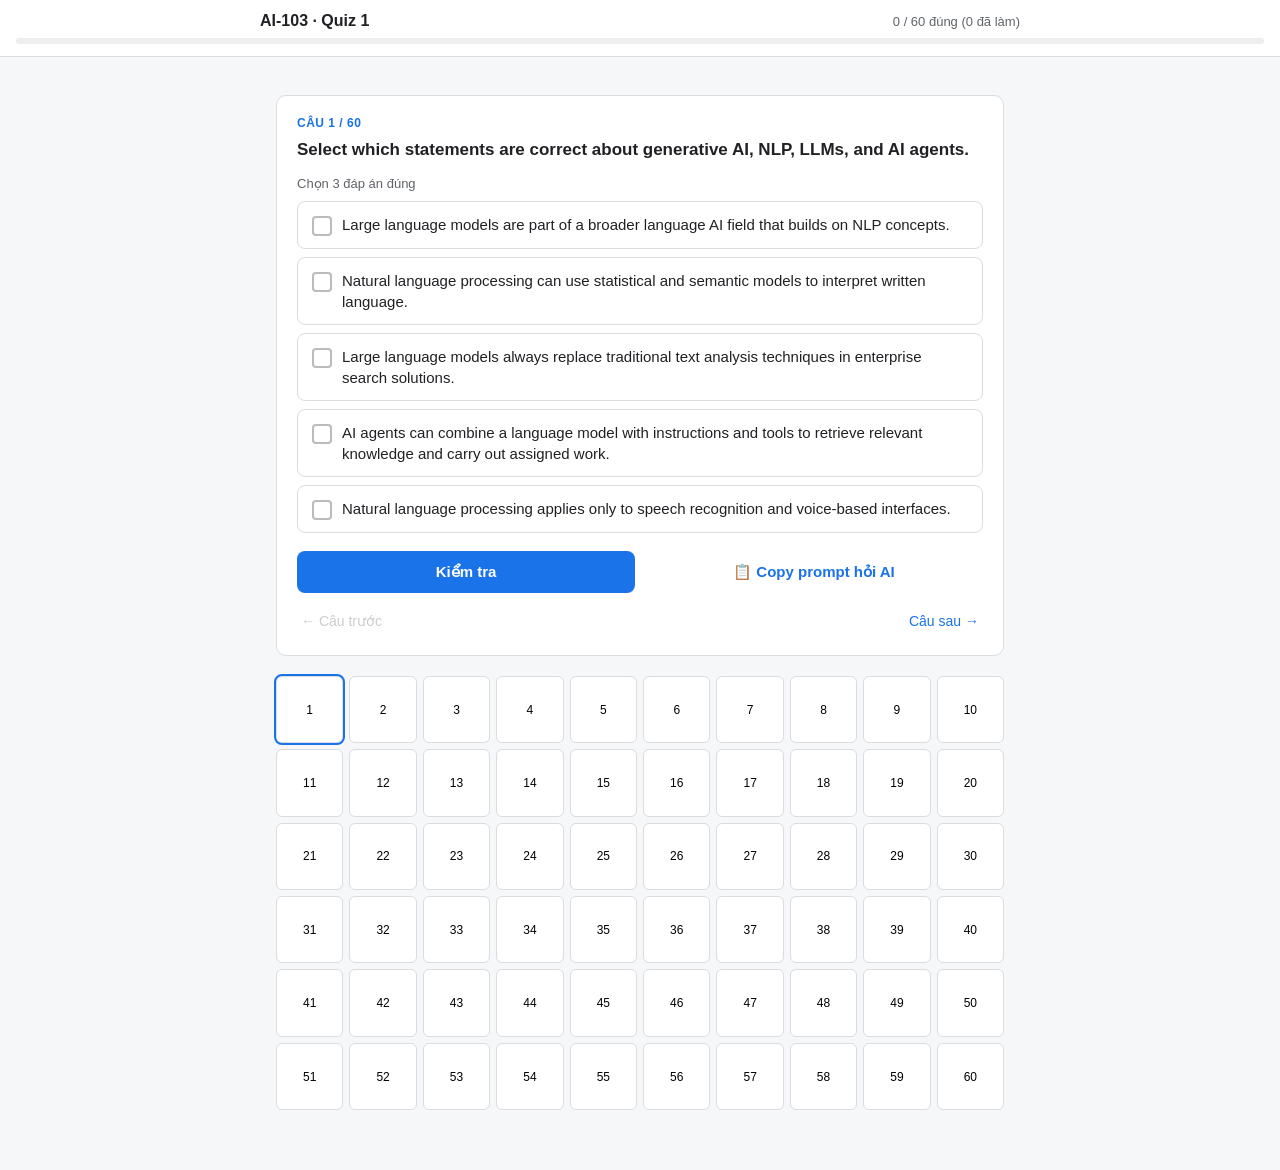
==== ai-103-quiz-1.html @ 0b1a6644 "init" ====
<!DOCTYPE html>
<html lang="vi">
<head>
<meta charset="UTF-8">
<title>AI-103 Quiz 1 (60 câu)</title>
<style>
:root{
  --green:#1e8e3e; --green-bg:#e6f4ea;
  --red:#d93025; --red-bg:#fce8e6;
  --blue:#1a73e8; --gray:#5f6368; --border:#dadce0;
}
*{box-sizing:border-box;}
body{
  font-family: -apple-system, Segoe UI, Roboto, Helvetica, Arial, sans-serif;
  background:#f6f7f9; margin:0; padding:0; color:#202124;
}
.wrap{max-width:760px; margin:0 auto; padding:20px 16px 60px;}
header{position:sticky; top:0; background:#fff; border-bottom:1px solid var(--border); padding:12px 16px; z-index:5;}
header .top{display:flex; justify-content:space-between; align-items:center; max-width:760px; margin:0 auto;}
header h1{font-size:16px; margin:0;}
.progress-bar{height:6px; background:#eee; border-radius:4px; margin-top:8px; overflow:hidden;}
.progress-fill{height:100%; background:var(--blue); width:0%; transition:width .2s;}
.score{font-size:13px; color:var(--gray);}
.card{background:#fff; border:1px solid var(--border); border-radius:10px; padding:20px; margin-top:18px;}
.qnum{font-size:12px; color:var(--blue); font-weight:600; text-transform:uppercase; letter-spacing:.5px;}
.qtext{font-size:17px; font-weight:600; margin:8px 0 14px; line-height:1.4;}
.hint{font-size:13px; color:var(--gray); margin-bottom:10px;}
.option{
  display:flex; align-items:flex-start; gap:10px;
  border:1px solid var(--border); border-radius:8px; padding:12px 14px; margin-bottom:8px;
  cursor:pointer; transition:background .15s, border-color .15s;
}
.option:hover{background:#f1f4fd;}
.option .mark{
  flex:0 0 20px; height:20px; border:2px solid #bbb; border-radius:50%;
  display:flex; align-items:center; justify-content:center; font-size:12px; color:#fff; margin-top:2px;
}
.option.multi .mark{border-radius:4px;}
.option.selected .mark{background:var(--blue); border-color:var(--blue);}
.option.correct{background:var(--green-bg); border-color:var(--green);}
.option.correct .mark{background:var(--green); border-color:var(--green);}
.option.incorrect{background:var(--red-bg); border-color:var(--red);}
.option.incorrect .mark{background:var(--red); border-color:var(--red);}
.option .label{font-size:15px; line-height:1.4;}
.statement{border:1px solid var(--border); border-radius:8px; padding:12px 14px; margin-bottom:10px;}
.statement .stext{font-size:15px; margin-bottom:10px;}
.tfbtns{display:flex; gap:8px;}
.tfbtn{flex:1; padding:8px 0; text-align:center; border:1px solid var(--border); border-radius:6px; cursor:pointer; font-size:14px; font-weight:600; color:var(--gray);}
.tfbtn:hover{background:#f1f4fd;}
.tfbtn.selected{border-color:var(--blue); color:var(--blue); background:#eaf1fe;}
.tfbtn.correct{background:var(--green-bg); border-color:var(--green); color:var(--green);}
.tfbtn.incorrect{background:var(--red-bg); border-color:var(--red); color:var(--red);}
.matchrow{display:flex; justify-content:space-between; align-items:center; gap:10px; border:1px solid var(--border); border-radius:8px; padding:10px 14px; margin-bottom:8px;}
.matchrow .desc{font-size:14px; flex:1;}
select{
  font-size:14px; padding:6px 8px; border-radius:6px; border:1px solid var(--border); background:#fff; min-width:180px;
}
.matchrow.correct{background:var(--green-bg); border-color:var(--green);}
.matchrow.incorrect{background:var(--red-bg); border-color:var(--red);}
.orderitem{display:flex; align-items:center; gap:12px; border:1px solid var(--border); border-radius:8px; padding:10px 14px; margin-bottom:8px;}
.orderitem .otext{flex:1; font-size:14px;}
.orderitem.correct{background:var(--green-bg); border-color:var(--green);}
.orderitem.incorrect{background:var(--red-bg); border-color:var(--red);}
.fillrow{margin-bottom:12px; font-size:15px; line-height:1.6;}
.fillrow select{margin:0 4px;}
.fillrow.correct select{background:var(--green-bg); border-color:var(--green);}
.fillrow.incorrect select{background:var(--red-bg); border-color:var(--red);}
.actions{display:flex; gap:10px; margin-top:18px;}
button.act{
  flex:1; padding:12px 0; border-radius:8px; border:none; font-size:15px; font-weight:600; cursor:pointer;
}
.btn-check{background:var(--blue); color:#fff;}
.btn-check:disabled{background:#c7d4f5; cursor:not-allowed;}
.btn-next{background:#202124; color:#fff;}
.explain{
  margin-top:16px; padding:14px 16px; border-radius:8px; background:#fff8e1; border:1px solid #f2d675;
  font-size:14px; line-height:1.55; display:none;
}
.explain.show{display:block;}
.explain b{color:#8a6d00;}
.result-badge{display:inline-block; padding:2px 10px; border-radius:12px; font-size:12px; font-weight:700; margin-bottom:8px;}
.result-badge.ok{background:var(--green-bg); color:var(--green);}
.result-badge.no{background:var(--red-bg); color:var(--red);}
.navrow{display:flex; justify-content:space-between; margin-top:14px;}
.navrow button{background:none; border:none; color:var(--blue); font-size:14px; cursor:pointer; padding:6px 4px;}
.navrow button:disabled{color:#ccc; cursor:not-allowed;}
.finalscreen{text-align:center; padding:40px 20px;}
.finalscreen h2{font-size:24px;}
.finalscreen .big{font-size:48px; font-weight:800; color:var(--blue); margin:10px 0;}
.jumpgrid{display:grid; grid-template-columns:repeat(10,1fr); gap:6px; margin-top:20px;}
.jumpgrid button{aspect-ratio:1; border-radius:6px; border:1px solid var(--border); background:#fff; font-size:12px; cursor:pointer;}
.jumpgrid button.done-ok{background:var(--green-bg); border-color:var(--green); color:var(--green);}
.jumpgrid button.done-no{background:var(--red-bg); border-color:var(--red); color:var(--red);}
.jumpgrid button.current{outline:2px solid var(--blue);}
.btn-copy{background:#fff; color:var(--blue); border:1px solid var(--blue);}
.btn-copy:hover{background:#eaf1fe;}
.copy-toast{
  position:fixed; bottom:24px; left:50%; transform:translateX(-50%);
  background:#202124; color:#fff; padding:10px 18px; border-radius:20px; font-size:13px;
  opacity:0; transition:opacity .25s; pointer-events:none; z-index:50;
}
.copy-toast.show{opacity:1;}
</style>
</head>
<body>
<header>
  <div class="top">
    <h1>AI-103 · Quiz 1</h1>
    <div class="score" id="scoreLabel">0 / 60 đúng</div>
  </div>
  <div class="progress-bar"><div class="progress-fill" id="progressFill"></div></div>
</header>

<div class="wrap">
  <div id="quizArea"></div>
  <div class="jumpgrid" id="jumpGrid"></div>
</div>
<div class="copy-toast" id="copyToast">Đã copy prompt vào clipboard ✓</div>

<script>
/* =========================================================
   DATA — 60 câu hỏi AI-103
   type: single | multi | tf | match | order | fill
   ========================================================= */
const quizData = [
{id:1, type:"multi", text:"Select which statements are correct about generative AI, NLP, LLMs, and AI agents.", note:"Chọn 3 đáp án đúng",
 options:["Large language models are part of a broader language AI field that builds on NLP concepts.",
 "Natural language processing can use statistical and semantic models to interpret written language.",
 "Large language models always replace traditional text analysis techniques in enterprise search solutions.",
 "AI agents can combine a language model with instructions and tools to retrieve relevant knowledge and carry out assigned work.",
 "Natural language processing applies only to speech recognition and voice-based interfaces."],
 correct:[0,1,3],
 explain:"A, B, D đúng: LLM là một phần của language AI, NLP dùng mô hình thống kê/ngữ nghĩa để hiểu văn bản, và AI agents kết hợp LLM với tool/instructions để thực hiện công việc. C sai vì LLM không thay thế hoàn toàn các kỹ thuật phân tích văn bản truyền thống (keyword, classification vẫn hữu ích). E sai vì NLP áp dụng cho cả văn bản viết, không chỉ giọng nói."},

{id:2, type:"match", text:"Match each AI capability description to the correct capability.",
 rows:[
   {desc:"Produces original responses from natural language prompts and supports task-focused autonomous behavior through tools/instructions.", correct:"Generative AI and agents"},
   {desc:"Interprets written language in sources such as emails, documents, and social posts.", correct:"Natural language processing"},
   {desc:"Recognizes spoken language and can generate spoken output for users.", correct:"Computer speech"},
   {desc:"Interprets visual input from images, videos, and camera feeds.", correct:"Computer vision"},
   {desc:"Pulls key details such as dates, totals, and line items from receipts, forms, or recordings.", correct:"Information extraction"}
 ],
 pool:["Generative AI and agents","Natural language processing","Computer speech","Computer vision","Information extraction","Barcode-only automation","Manual document review"],
 explain:"Generative AI/agents tạo nội dung mới và tự hành động; NLP xử lý văn bản viết; Computer speech xử lý giọng nói; Computer vision xử lý hình ảnh/video; Information extraction trích xuất chi tiết cụ thể. 'Barcode-only automation' và 'Manual document review' không phải năng lực AI phù hợp ở đây."},

{id:3, type:"tf", text:"For each statement, indicate True or False.",
 statements:[
  {text:"Generative AI can be used for AI-assisted content creation.", answer:true},
  {text:"A solution that reads text aloud is an example of computer speech.", answer:true},
  {text:"Computer vision is only useful when barcodes are available for scanning.", answer:false},
  {text:"Choosing the required AI capabilities helps determine which services should be configured in a solution.", answer:true}
 ],
 explain:"1&2 True: generative AI tạo nội dung; đọc văn bản thành giọng nói là text-to-speech (computer speech). 3 False: computer vision xử lý ảnh/video trực tiếp, không chỉ giới hạn ở mã vạch. 4 True: xác định capability cần thiết giúp chọn đúng Azure service."},

{id:4, type:"single", text:"A developer using a Python-enabled runtime tries to load an extremely large dataset into memory and also tries to pull live data directly from an external website. Which limitation pair is most relevant?",
 options:["No error visibility and no sandboxing","No file support and no mathematical libraries","No external network access and memory constraints","No JSON handling and no timeout limits"],
 correct:2,
 explain:"Môi trường Python bị giới hạn (sandbox) thường không cho phép gọi mạng ra ngoài tuỳ ý, và tải dataset khổng lồ có thể vượt giới hạn bộ nhớ. Do đó đáp án C phù hợp nhất với 2 vấn đề mô tả."},

{id:5, type:"tf", text:"For each statement, indicate True or False (model catalog/model card).",
 statements:[
  {text:"A model card can provide details such as provider, capabilities, benchmark results, responsible AI considerations, and deployment methods.", answer:true},
  {text:"In a model catalog, collection and source refer to the same attribute and can be used interchangeably when filtering models.", answer:false},
  {text:"Small language models are often a suitable choice when lower cost and operational efficiency matter more than achieving the strongest possible reasoning performance.", answer:true},
  {text:"Video generation models are designed to create video content from text-based prompts.", answer:true}
 ],
 explain:"1 True: model card tóm tắt đầy đủ thông tin model. 2 False: collection và source là hai thuộc tính khác nhau (source = nguồn gốc, collection = nhóm model). 3 True: SLM phù hợp khi cần tiết kiệm chi phí/hiệu năng thay vì reasoning mạnh nhất. 4 True: video generation model tạo video từ prompt văn bản."},

{id:6, type:"single", text:"A team wants to reduce misinterpretation when a model mixes instructions, reference text, and examples in a long prompt. Which action is most appropriate?",
 options:["Increase temperature to make the response more flexible","Separate sections with clear delimiters such as headings, dividers, or tags","Remove all examples so the prompt is shorter","Place every instruction only at the beginning and never repeat it"],
 correct:1,
 explain:"Dùng delimiter (heading, tag, dấu phân chia) giúp model phân biệt rõ các phần của prompt. Tăng temperature không giải quyết vấn đề cấu trúc; bỏ hết ví dụ có thể mất thông tin hữu ích; chỉ đặt instruction ở đầu có thể giảm hiệu lực trong prompt dài."},

{id:7, type:"fill", text:"Fill in the blanks about model comparison tools.",
 blanks:[
  {prefix:"To compare one specific model against similar options across multiple metrics and datasets, open its model card and select the", options:["benchmarks tab","model leaderboard","fine-tuning pane","deployment wizard"], correct:"benchmarks tab", suffix:"."},
  {prefix:"To compare top models across the catalog by quality, safety, estimated cost, or throughput, start with the", options:["benchmarks tab","model leaderboard","feature gallery","pricing sheet"], correct:"model leaderboard", suffix:"."}
 ],
 explain:"Benchmarks tab dùng để so sánh sâu 1 model cụ thể với các model tương tự. Model leaderboard dùng để so sánh tổng quan nhiều model theo quality/safety/cost/throughput."},

{id:8, type:"multi", text:"A developer is adjusting generation settings for two use cases: factual answers about hotel amenities, and creative itinerary suggestions. Which configuration is the best fit?", note:"Chọn 2 đáp án",
 options:["Use a lower temperature for factual answers","Use the same high temperature for both factual and creative work","Raise both temperature and top P together as the default recommendation","Use a higher temperature for creative suggestions"],
 correct:[0,3],
 explain:"Temperature thấp cho câu trả lời factual (ổn định, chính xác); temperature cao cho gợi ý sáng tạo (đa dạng hơn). Dùng cùng temperature cao cho cả hai hoặc tăng cả temperature+top P cùng lúc không phải cách làm chuẩn."},

{id:9, type:"fill", text:"Fill in the blank about the chat completions API.",
 blanks:[
  {prefix:"To submit the conversation history correctly, the developer must send the prompt as a", options:["collection of message objects in JSON format","set of token summaries","table of SQL records","binary packet stream"], correct:"collection of message objects in JSON format", suffix:"."}
 ],
 explain:"Chat completions API dùng format hội thoại theo message objects (role + content) trong JSON, không phải SQL, XML hay binary."},

{id:10, type:"match", text:"Match each measurement activity to its description (responsible AI measurement workflow).",
 rows:[
   {desc:"Build a broad set of inputs likely to trigger each documented risk.", correct:"Prepare prompts"},
   {desc:"Run the prepared inputs through the solution and capture the generated responses.", correct:"Generate output"},
   {desc:"Use fixed standards to assign each response to a harm category.", correct:"Measure harmful results"},
   {desc:"Record results so they can be reviewed by decision makers.", correct:"Document and share results"}
 ],
 pool:["Prepare prompts","Generate output","Measure harmful results","Document and share results","Randomize production traffic","Replace criteria with intuition"],
 explain:"Thứ tự đo lường rủi ro: chuẩn bị prompt → tạo output → đánh giá theo tiêu chuẩn cố định → ghi lại/chia sẻ kết quả cho người ra quyết định."},

{id:11, type:"tf", text:"For each statement about deployment types, indicate True or False.",
 statements:[
  {text:"Standard deployments are limited to a single region and are suitable when regional data residency compliance is required.", answer:true},
  {text:"Data zone provisioned deployments use reserved provisioned throughput units within a data zone.", answer:true},
  {text:"Global provisioned deployments are built only on a pay-per-token basis.", answer:false},
  {text:"Deployment type availability is identical across all models offered in the Azure AI portal.", answer:false}
 ],
 explain:"1&2 True. 3 False: global provisioned dùng reserved throughput, không phải chỉ pay-per-token. 4 False: các loại deployment hỗ trợ khác nhau tuỳ model, cần kiểm tra riêng."},

{id:12, type:"single", text:"A company wants to fine-tune immediately without measuring how the standard model performs first. What is the strongest reason this is risky?",
 options:["Without a baseline, it is difficult to tell whether fine-tuning improved or degraded performance","Without a baseline, the model cannot be deployed after training","Without a baseline, LoRA cannot be used during fine-tuning","Without a baseline, JSONL files cannot be validated"],
 correct:0,
 explain:"Baseline cho biết hiệu năng model gốc trước khi fine-tune, để có thể so sánh và xác nhận việc fine-tune có cải thiện hay không. Các đáp án khác không liên quan tới rủi ro chính này."},

{id:13, type:"order", text:"Arrange the stages of a responsible generative AI workflow in the correct order.",
 correctOrder:["Map potential harms","Measure harms","Mitigate harms","Manage the solution responsibly"],
 explain:"Trước tiên xác định (map) các rủi ro có thể xảy ra → đo lường (measure) mức độ xảy ra → giảm thiểu (mitigate) bằng biện pháp bảo vệ → cuối cùng quản lý (manage) vận hành liên tục sau khi triển khai."},

{id:14, type:"single", text:"A team wants a generative AI solution that connects to internal systems, applies business rules, and triggers workflows such as creating records or sending commands. Which tool type fits?",
 options:["Code interpreter","File search","Function","Web search"],
 correct:2,
 explain:"Function tool cho phép model gọi hàm nghiệp vụ tuỳ chỉnh trong code để tích hợp hệ thống nội bộ và kích hoạt workflow. File search dùng cho tìm kiếm tài liệu, web search cho internet, code interpreter cho tính toán/Python."},

{id:15, type:"single", text:"A travel chat assistant must stay on travel topics, keep a brand voice, ask for clarification, and format hotel suggestions consistently — with no extra training or infrastructure. Which approach fits best?",
 options:["Retrieval augmented generation","Prompt engineering","Fine-tuning","Model retraining from scratch"],
 correct:1,
 explain:"Prompt engineering cho phép định hình hành vi/giọng văn/format ngay lập tức chỉ bằng hướng dẫn, không cần training hay hạ tầng mới. RAG cần dữ liệu ngoài, fine-tuning/retraining cần thời gian và tài nguyên nhiều hơn."},

{id:16, type:"single", text:"A team needs a numeric representation that preserves meaning so similar passages can be compared mathematically. How is that representation stored?",
 options:["As a bitmap image of the original text","As a compressed archive of source documents","As a vector of floating-point numbers","As a fixed list of keyword tags only"],
 correct:2,
 explain:"Embedding được lưu dưới dạng vector số thực (floating-point), cho phép so sánh ngữ nghĩa bằng toán học. Ảnh bitmap, archive hay keyword tag không cung cấp khả năng này."},

{id:17, type:"single", text:"After supervised fine-tuning with labeled examples, a team wants to further align the model using better-vs-worse response pairs. What is the most appropriate next step?",
 options:["Replace the training set with a single longer system message","Apply direct preference optimization after supervised fine-tuning","Switch from JSONL to CSV so the model can compare preferences","Lower the learning rate to zero so alignment happens during inference"],
 correct:1,
 explain:"Direct Preference Optimization (DPO) áp dụng sau SFT để tinh chỉnh theo cặp phản hồi tốt/kém, giúp alignment tốt hơn theo sở thích con người. Các lựa chọn khác không tạo ra cơ chế alignment này."},

{id:18, type:"single", text:"A quality/safety team succeeds in triggering harmful responses during adversarial testing. What should they do with those results?",
 options:["Discard them after mitigation work begins so future reviews focus only on unresolved issues","Use them only to retrain the model and avoid sharing them with the broader team","Document and review them so the organization can judge how realistically harmful output may occur in practice","Convert them into performance benchmarks for response speed and latency tracking"],
 correct:2,
 explain:"Kết quả kiểm thử đối kháng thành công cần được ghi lại và xem xét để đánh giá rủi ro thực tế và hỗ trợ ra quyết định giảm thiểu, không nên bỏ qua, giữ kín, hay chuyển thành số liệu tốc độ."},

{id:19, type:"single", text:"In content harm evaluation, results are often summarized as a defect rate. What does that represent?",
 options:["The average token count of unsafe responses","The number of prompts per minute sent during testing","The percentage of responses that exceed the selected severity threshold","The percentage of prompts that contain reference answers"],
 correct:2,
 explain:"Defect rate = tỷ lệ % phản hồi vượt ngưỡng mức độ nghiêm trọng (severity threshold) đã chọn, không liên quan tới độ dài token hay tốc độ gửi prompt."},

{id:20, type:"fill", text:"Fill in the blanks about SharePoint connection modes.",
 blanks:[
  {prefix:"For SharePoint content,", options:["SharePoint remote","SharePoint indexed","Web grounding","OneLake"], correct:"SharePoint remote", suffix:"uses real-time queries and automatically respects existing permissions,"},
  {prefix:"while", options:["SharePoint remote","SharePoint indexed","Azure blob storage","local archive"], correct:"SharePoint indexed", suffix:"uses a pre-processed index and can provide faster responses with fuller advanced search capabilities."}
 ],
 explain:"SharePoint remote truy vấn trực tiếp theo thời gian thực và giữ nguyên quyền truy cập gốc. SharePoint indexed dùng index đã xử lý trước, nhanh hơn và hỗ trợ tìm kiếm nâng cao hơn."},

{id:21, type:"tf", text:"For each statement about AI-enabled workflows, indicate True or False.",
 statements:[
  {text:"An AI-enabled workflow can define the path a request follows by connecting functional nodes that process, route, or respond to information.", answer:true},
  {text:"A workflow node must always call an AI agent and cannot perform tasks such as evaluating conditions, transforming data, or interacting with a user.", answer:false},
  {text:"Workflows can support business processes that combine AI reasoning, deterministic logic, and user interaction within a single coordinated flow.", answer:true},
  {text:"Knowledge of workflow design helps architects extend agent-driven systems and understand how requests move through automated processes.", answer:true}
 ],
 explain:"1,3,4 True. 2 False: node không nhất thiết phải gọi AI agent, có thể chỉ xử lý điều kiện, biến đổi dữ liệu, hoặc tương tác người dùng."},

{id:22, type:"match", text:"Match each action (when executing a workflow from code) to its purpose.",
 rows:[
  {desc:"Connects to the Microsoft Foundry project and supports authentication.", correct:"AI project client"},
  {desc:"Provides the conversation context used for workflow execution.", correct:"Conversation"},
  {desc:"Identifies which saved workflow to run.", correct:"Workflow name"}
 ],
 pool:["AI project client","Conversation","Workflow name","Static screenshot","Visual note"],
 explain:"AI project client kết nối và xác thực với Foundry project; Conversation cung cấp context hội thoại; Workflow name xác định workflow cần chạy. Screenshot/note không phải input runtime."},

{id:23, type:"fill", text:"Fill in the blanks about code integration and human-in-the-loop workflows.",
 blanks:[
  {prefix:"When code integration uses", options:["streaming","screenshots","archives","versions"], correct:"streaming", suffix:", the application can receive workflow events in real time,"},
  {prefix:"while a human-in-the-loop workflow may require", options:["additional messages","schemas","archives","screenshots"], correct:"additional messages", suffix:"to resume after a pause."}
 ],
 explain:"Streaming cho phép nhận event workflow theo thời gian thực. Human-in-the-loop workflow có thể cần gửi thêm message để tiếp tục sau khi tạm dừng chờ input người dùng."},

{id:24, type:"single", text:"A developer wants an agent to access tools exposed by a remote MCP server automatically, without manually calling each tool. Which sequence enables automatic tool invocation?",
 options:[
  "Create a manual client session, wrap every tool in async functions, call session.call_tool directly, then serialize results into the prompt",
  "Add the MCP server URL to the system prompt only and the agent will infer the rest without any tool configuration",
  "Invoke the prompt first, then create the MCP tool only if the model asks for external data",
  "Create the MCP tool, apply headers if needed, choose an approval mode, add the tool to the agent, and invoke a prompt"],
 correct:3,
 explain:"Để tool được gọi tự động, cần đăng ký MCP tool trước (headers nếu cần), chọn approval mode, gắn tool vào agent, rồi mới invoke prompt. Các cách khác đòi hỏi gọi tool thủ công hoặc tạo tool quá muộn."},

{id:25, type:"fill", text:"Fill in the blanks about agent sessions and chat message structure.",
 blanks:[
  {prefix:"A conversation that preserves context over time is managed through", options:["agent session","base agent","web search","function tool"], correct:"agent session", suffix:","},
  {prefix:"while the role labels user, assistant, system, and tool belong to the", options:["chat message structure","authentication provider","base agent","function tool"], correct:"chat message structure", suffix:"."}
 ],
 explain:"Agent session duy trì context hội thoại qua thời gian. Chat message structure định nghĩa vai trò (role) của mỗi phần trong hội thoại (user/assistant/system/tool)."},

{id:26, type:"match", text:"Match each handoff orchestration concept to its description.",
 rows:[
  {desc:"Transfers control to the next agent based on task context or user need.", correct:"Handoff orchestration"},
  {desc:"A workflow style in which routing decisions are made after each agent's output.", correct:"Control workflow"},
  {desc:"Converts structured agent output into a typed object used for routing.", correct:"Transformation executor"},
  {desc:"A fallback branch used when no routing condition matches.", correct:"Default case"},
  {desc:"Produces the final workflow result at the end of processing.", correct:"Terminal executor"}
 ],
 pool:["Handoff orchestration","Control workflow","Transformation executor","Default case","Terminal executor","Concurrent builder","Agent session"],
 explain:"Handoff orchestration = chuyển giao giữa agent; Control workflow = quyết định routing sau mỗi bước; Transformation executor = chuyển output thành object có kiểu; Default case = nhánh dự phòng; Terminal executor = tạo kết quả cuối cùng."},

{id:27, type:"single", text:"A team struggles to keep an agent aligned with a growing set of external tools; every change requires manual code updates. What capability solves this?",
 options:["Dynamic tool discovery","Static API pinning","Manual wrapper generation","Local-only tool execution"],
 correct:0,
 explain:"Dynamic tool discovery cho phép agent tìm tool khả dụng tại runtime, giảm việc phải sửa code mỗi khi tool thay đổi."},

{id:28, type:"tf", text:"For each statement about dynamic tool discovery, indicate True or False.",
 statements:[
  {text:"When dynamic tool discovery is used, tools can be added or updated centrally without changing the agent code.", answer:true},
  {text:"Agents using dynamic tool discovery are limited to older versions of tools because the discovery process cannot reflect changes at runtime.", answer:false},
  {text:"Centralizing tool management can reduce duplication and lower the chance of management errors.", answer:true},
  {text:"Dynamic tool discovery is least useful in environments where tools and services change frequently.", answer:false}
 ],
 explain:"1&3 True. 2 False: discovery phản ánh thay đổi tại runtime, không bị giới hạn bản cũ. 4 False: nó lại đặc biệt hữu ích trong môi trường thay đổi thường xuyên."},

{id:29, type:"order", text:"Arrange the steps of MCP tool integration for an Azure AI agent in the correct order.",
 correctOrder:["The MCP client connects to the MCP server",
 "The MCP client retrieves available tool definitions with session.list_tools",
 "Each discovered tool is wrapped in an async function that calls session.call_tool",
 "The wrapped functions are bundled into a function tool and registered to the agent's tool set"],
 explain:"Kết nối server → lấy danh sách tool (list_tools) → bọc từng tool bằng async function (call_tool) → gộp lại thành function tool và đăng ký cho agent."},

{id:30, type:"single", text:"What is the main long-term value of MCP-based integration as the ecosystem expands?",
 options:["It enables richer and more dynamic agent solutions by making it easier to bring specialized tools into workflows","It locks the agent into a fixed set of built-in functions so behavior remains predictable","It removes the need for contextual data by forcing all reasoning to happen inside the base model only","It prevents future expansion because each additional server reduces agent flexibility"],
 correct:0,
 explain:"MCP giúp agent tích hợp linh hoạt các tool chuyên biệt theo thời gian, làm agent mạnh và linh hoạt hơn — ngược lại với việc giới hạn hay ngăn mở rộng."},

{id:31, type:"single", text:"A developer wants switch-based routing for specialist handoff without rewriting the same branching pattern for each classification value. What is the best design choice?",
 options:["Use one terminal executor to decide all future routing after the workflow ends","Skip condition checks and send every request to the default branch first","Require all specialists to run before any routing decision is made","Create factory functions that generate condition checkers for each classification value"],
 correct:3,
 explain:"Factory function tạo ra logic điều kiện tái sử dụng cho từng giá trị phân loại, tránh viết lại code branching nhiều lần."},

{id:32, type:"tf", text:"For each statement about A2A (agent-to-agent) hosting, indicate True or False.",
 statements:[
  {text:"Hosting an A2A agent allows external callers to send requests over HTTP for real-time interaction.", answer:true},
  {text:"A request handler can route a cancellation request to the appropriate runtime method.", answer:true},
  {text:"Only advanced agents need a task store because simple agents do not need reliable interaction handling.", answer:false},
  {text:"An authenticated audience may be given an extended version of the agent card.", answer:true}
 ],
 explain:"1,2,4 True. 3 False: cả agent đơn giản cũng cần task store để theo dõi task ổn định."},

{id:33, type:"single", text:"A product lead wants to test an agent idea quickly via forms (not code), and let non-technical stakeholders review the configuration in a shared interface. Which approach fits best?",
 options:["Visual Studio Code with direct YAML editing","A local script-based workflow with no shared interface","The Foundry portal","A custom command line tool chain"],
 correct:2,
 explain:"Foundry portal cung cấp giao diện web trực quan, dễ cấu hình bằng form và chia sẻ để người không kỹ thuật xem xét — phù hợp hơn VS Code, script cục bộ, hay CLI."},

{id:34, type:"multi", text:"An organization is building custom tools for an AI agent to support internal workflows. What benefits should the team expect?", note:"Chọn 3 đáp án",
 options:["Improved accuracy through more consistent outputs","Enhanced productivity through automation of repetitive work","Guaranteed removal of all decision-making from the agent","Tailored solutions for business specific processes","Permanent elimination of the need for employees"],
 correct:[0,1,3],
 explain:"Custom tools cải thiện độ chính xác, tăng năng suất qua tự động hoá, và tạo giải pháp phù hợp riêng cho doanh nghiệp. Nó không loại bỏ hoàn toàn việc ra quyết định của agent, cũng không thay thế hoàn toàn con người."},

{id:35, type:"single", text:"Which stage of the RAG workflow combines retrieved material with the user's request before generating a reply?",
 options:["Retrieve","Augment","Generate","Train"],
 correct:1,
 explain:"Retrieve = tìm thông tin liên quan; Augment = kết hợp thông tin đó với câu hỏi gốc; Generate = tạo câu trả lời cuối; Train không thuộc pipeline RAG runtime."},

{id:36, type:"single", text:"What feature lets a team review earlier workflow states, compare modifications, and roll back to a previous state?",
 options:["Basic chat","Versioning","For each","Parse value"],
 correct:1,
 explain:"Versioning lưu các trạng thái trước đó của workflow, cho phép so sánh và khôi phục. Các lựa chọn khác không liên quan tới lịch sử/rollback."},

{id:37, type:"single", text:"Which description best matches a framework where agents interact with users, APIs, and external services while supporting tools, conversation history, and collaboration across specialized agents?",
 options:["A rules-only automation engine that avoids model-based reasoning","A framework for building AI agents with structured workflows and extensible capabilities","A reporting platform limited to dashboards and scheduled exports","A data storage service designed only for archiving chat transcripts"],
 correct:1,
 explain:"Đây chính là định nghĩa của một agent framework: hỗ trợ reasoning theo model, workflow có cấu trúc, tool, lịch sử hội thoại, và hợp tác đa agent."},

{id:38, type:"single", text:"A workflow must send a request to an AI component that may return either plain language or structured JSON output for later steps. Which node type should be used?",
 options:["End","Basic chat","Invoke","Flow"],
 correct:2,
 explain:"Invoke gọi trực tiếp AI agent/component và có thể nhận về text thường hoặc JSON có cấu trúc để bước sau xử lý. End kết thúc workflow, Basic chat cho hội thoại người dùng, Flow quản lý luồng điều khiển."},

{id:39, type:"single", text:"Why is sequential orchestration a suitable choice for a fixed-order, multi-stage pipeline with predictable stage behavior and pre-planned failure handling?",
 options:["Because sequential orchestration works well when stage behavior is predictable and step-level delays or failures can be managed within an ordered pipeline","Because sequential orchestration is intended only for workflows where all stages run independently at the same time","Because sequential orchestration requires every agent to dynamically choose the next stage during execution","Because sequential orchestration avoids the need to define roles for agents in advance"],
 correct:0,
 explain:"Sequential orchestration phù hợp khi các stage có vai trò rõ ràng, chạy theo thứ tự cố định và lỗi/độ trễ ở từng bước có thể được xử lý riêng — không phải chạy song song hay chọn stage động."},

{id:40, type:"match", text:"Match each Azure Language access method/concept to its description.",
 rows:[
  {desc:"Sends service calls as JSON payloads over the API interface.", correct:"REST interface"},
  {desc:"Uses the running application's default Azure identity context for authentication.", correct:"Default Azure credential"},
  {desc:"Creates a credential object directly from a resource key value.", correct:"Azure key credential"},
  {desc:"Acts as the Python client used to submit text analysis requests.", correct:"Text analytics client"}
 ],
 pool:["REST interface","Default Azure credential","Azure key credential","Text analytics client","Microsoft Entra tenant creation","Blob container client"],
 explain:"REST interface = gọi qua HTTP/JSON trực tiếp; Default Azure credential = dùng identity mặc định của ứng dụng; Azure key credential = tạo từ resource key; Text analytics client = SDK Python để gọi Azure Language."},

{id:41, type:"tf", text:"For each statement about Azure AI Language, indicate True or False.",
 statements:[
  {text:"Azure AI Language can identify the language used in both brief text strings and larger document-style inputs.", answer:true},
  {text:"A higher confidence score in a language detection response means the service has less certainty about the detected language.", answer:false},
  {text:"When a request contains multiple text records, each record should include a unique ID so its result can be matched to the correct input.", answer:true},
  {text:"When Azure AI Language cannot determine a language with sufficient reliability, the response can identify the language and ISO code as unknown and return a confidence score of zero.", answer:true}
 ],
 explain:"1,3,4 True. 2 False: confidence score cao nghĩa là độ chắc chắn cao hơn, không phải thấp hơn."},

{id:42, type:"multi", text:"Which situations are good candidates for adding language detection?", note:"Chọn 2 đáp án",
 options:["A storage system needs to compress text so each document stays under the character limit before submission","A reporting service needs to increase the maximum number of documents allowed in a request beyond 1,000 items","A content repository accepts free-form text from many sources and the language of each entry is not known in advance","A chat application needs to determine a user's language at the beginning of a conversation so replies can be configured appropriately"],
 correct:[2,3],
 explain:"Language detection hữu ích khi ngôn ngữ đầu vào chưa biết trước (repository đa nguồn) hoặc cần xác định ngôn ngữ người dùng để cấu hình phản hồi phù hợp (chat app). Nó không liên quan tới nén văn bản hay tăng giới hạn số document."},

{id:43, type:"multi", text:"A product team must convert recorded meeting audio into written notes and generate spoken playback of written responses. Which two capabilities should they prioritize?", note:"Chọn 2 đáp án",
 options:["Speech-to-text transcription","Image classification","Text-to-speech synthesis","Object detection"],
 correct:[0,2],
 explain:"Speech-to-text chuyển audio thành văn bản (ghi chú cuộc họp); Text-to-speech tạo giọng nói từ văn bản (playback). Image classification/object detection là năng lực thị giác, không liên quan."},

{id:44, type:"fill", text:"Fill in the blanks about speech recognition result properties.",
 blanks:[
  {prefix:"When speech recognition succeeds, the reason property has the value", options:["recognized speech","canceled","duration","properties"], correct:"recognized speech", suffix:","},
  {prefix:"and the transcription is available in", options:["text","offset","ticks","properties"], correct:"text", suffix:"."}
 ],
 explain:"Khi nhận diện thành công, reason = 'RecognizedSpeech' và nội dung transcript nằm trong thuộc tính text."},

{id:45, type:"fill", text:"Fill in the blanks about batch transcription configuration.",
 blanks:[
  {prefix:"The audio input for the request can be provided from a", options:["publicly accessible URL","local keyboard input","fixed binary mode","interactive sign-in tokens"], correct:"publicly accessible URL", suffix:"or from"},
  {prefix:"", options:["Azure blob storage with a SAS URL","encrypted database rows","local keyboard input","interactive sign-in tokens"], correct:"Azure blob storage with a SAS URL", suffix:","},
  {prefix:"and the transcription output can be requested in either", options:["simple","fixed binary","encrypted","local"], correct:"simple", suffix:"or"},
  {prefix:"", options:["detailed","interactive","encrypted","fixed"], correct:"detailed", suffix:"format."}
 ],
 explain:"Audio input có thể là URL công khai hoặc Azure Blob Storage với SAS URL. Output format có thể là simple hoặc detailed."},

{id:46, type:"single", text:"A developer sends two short documents, 'Hello world' and 'Bonjour', for language detection. What result pattern should the developer expect?",
 options:["Both documents return the same language because short inputs cannot be differentiated reliably","The first document is identified correctly but the second fails because non-English text requires a separate request","The first document is identified as English and the second as French, with a result returned for each document","Both documents return unknown because short greetings do not contain enough text for any prediction"],
 correct:2,
 explain:"Azure AI Language xử lý nhiều record trong 1 request và trả kết quả riêng cho từng record. Document 1 -> English, document 2 -> French."},

{id:47, type:"single", text:"A healthcare organization needs to share patient notes with an external analytics team while reducing privacy risk. Which Azure Language capability is most appropriate?",
 options:["Named entity recognition for locations only","Language detection with ISO code output","PII detection and redaction","Keyphrase extraction for summaries"],
 correct:2,
 explain:"PII detection and redaction xác định và ẩn/xoá thông tin cá nhân nhạy cảm trước khi chia sẻ — đúng mục tiêu giảm rủi ro riêng tư. Các lựa chọn khác không tập trung vào bảo vệ dữ liệu cá nhân."},

{id:48, type:"multi", text:"A team wants to use SSML markup to improve naturalness and precision of spoken output. Which three tasks can SSML handle directly?", note:"Chọn 3 đáp án",
 options:["Create a speech recognizer","Insert recorded audio into the output","Adjust prosody such as pitch and speaking rate","Specify phonetic pronunciation for a term"],
 correct:[1,2,3],
 explain:"SSML có thể chèn audio đã ghi sẵn, điều chỉnh prosody (pitch, rate), và chỉ định phát âm ngữ âm cho từ khó. Tạo speech recognizer thuộc về speech-to-text, không phải SSML (dùng cho synthesis)."},

{id:49, type:"single", text:"A solution architect is selecting a resource type for an application using the Voice Live API, needing the broadest feature support with strong Microsoft Foundry integration. Why choose Microsoft Foundry resources?",
 options:["They are required because the service only supports project-based endpoints","They are mandatory for using PCM16 audio while other resources only support G711 A-law","They are recommended because they provide full feature availability and the best Microsoft Foundry integration experience","They are the only option that supports text responses without audio"],
 correct:2,
 explain:"Microsoft Foundry resources được đề xuất vì cung cấp đầy đủ tính năng và tích hợp tốt nhất với Foundry, không phải vì lý do endpoint hay audio format bắt buộc."},

{id:50, type:"single", text:"A developer wants to populate a language picker dynamically from the service instead of a hard-coded list. What can the supported languages query return?",
 options:["A fixed list of document file extensions","Only the count of available languages","A list containing language display names and ISO codes","Only the languages currently enabled in the Foundry portal playground"],
 correct:2,
 explain:"Supported languages query trả về danh sách tên ngôn ngữ hiển thị cùng mã ISO, phù hợp để xây dropdown động — không phải chỉ số lượng hay danh sách file extension."},

{id:51, type:"single", text:"A design team wants to create a brand new promotional image from a written description instead of searching a stock photo library. Which model capability fits?",
 options:["Classifying uploaded images into predefined categories","Summarizing image metadata into natural language text","Retrieving an existing image from a curated catalog based on keyword similarity","Generating original graphical output from natural language prompts"],
 correct:3,
 explain:"Image generation model tạo ảnh mới hoàn toàn từ prompt văn bản. Các lựa chọn khác là classification, metadata summarization, hoặc image search — không tạo ảnh mới."},

{id:52, type:"tf", text:"For each statement about image generation, indicate True or False.",
 statements:[
  {text:"A client application can use an SDK to submit a prompt to an image generation model.", answer:true},
  {text:"An image generation response may return encoded image data that must be decoded before the image is saved to a file.", answer:true},
  {text:"The size parameter can be used in an image generation request to specify the dimensions of the output image.", answer:true},
  {text:"To save a generated image, the application must write the prompt text itself to the image file.", answer:false}
 ],
 explain:"1,2,3 True. 4 False: file ảnh lưu dữ liệu ảnh đã tạo, không phải văn bản prompt."},

{id:53, type:"fill", text:"Fill in the blanks about monitoring asynchronous video generation jobs.",
 blanks:[
  {prefix:"If a video job fails, the developer should review", options:["video.error","video.prompt","video.status","video.id"], correct:"video.error", suffix:"to identify the cause."},
  {prefix:"After a job finishes successfully, the generated video remains available to download for", options:["24 hours","1 hour","7 days","unlimited time"], correct:"24 hours", suffix:"."},
  {prefix:"The service also limits concurrent video creation so that only", options:["two","one","five","ten"], correct:"two", suffix:"jobs can run at the same time."}
 ],
 explain:"video.error chứa thông tin chẩn đoán khi job thất bại. Video hoàn tất có thể tải trong 24 giờ. Giới hạn đồng thời là 2 job video cùng lúc."},

{id:54, type:"single", text:"A client application submits a POST request to start analysis and receives a status 'not started' with an operation ID. What should the application do next?",
 options:["Resubmit the same POST request until the final results are returned","Send a GET request to the analyzer results endpoint by using the operation ID","Delete the analyzer and rebuild it before checking status","Change the Microsoft Foundry endpoint after every request"],
 correct:1,
 explain:"Vì phân tích là bất đồng bộ, ứng dụng cần dùng operation ID để gửi GET request tới endpoint kết quả và theo dõi trạng thái, không phải gửi lại POST hoặc xoá/tạo lại analyzer."},

{id:55, type:"match", text:"Match each analyzer definition element to its description.",
 rows:[
  {desc:"Identifies the pre-built analyzer that a custom analyzer builds on top of.", correct:"Base analyzer ID"},
  {desc:"Defines the fields the analyzer should extract or generate.", correct:"Field schema"},
  {desc:"Specifies whether detailed output should be returned.", correct:"Config"},
  {desc:"Lists the generative models used during processing.", correct:"Models"},
  {desc:"Stores metadata that explains the purpose of the analyzer.", correct:"Description"}
 ],
 pool:["Base analyzer ID","Field schema","Config","Models","Description","API version","Operation-location"],
 explain:"Base analyzer ID = analyzer nền; Field schema = định nghĩa field trích xuất; Config = cấu hình output; Models = model dùng xử lý; Description = mô tả mục đích analyzer."},

{id:56, type:"order", text:"Arrange the flow for persisting enriched information (Azure AI Search knowledge store) in the correct order.",
 correctOrder:["Define a knowledge store in the skill set","Run the indexer and enrichment pipeline","Generate projections from the enriched data","Persist the projections in the knowledge store"],
 explain:"Định nghĩa knowledge store trước → chạy indexer/enrichment pipeline → tạo projection từ dữ liệu đã enrich → lưu (persist) projection vào knowledge store."},

{id:57, type:"multi", text:"A team is preparing to deploy a video generation model in Microsoft Foundry. Which three prerequisites must be in place before deployment can start?", note:"Chọn 3 đáp án",
 options:["A collection of training videos uploaded to blob storage","An Azure subscription","A Foundry project with permission to deploy models","A preconfigured video endpoint running in Azure AI services","A Microsoft Foundry portal account or access to the portal"],
 correct:[1,2,4],
 explain:"Cần: Azure subscription, Foundry project có quyền deploy model, và quyền truy cập Foundry portal. Không cần training video có sẵn (đây là model catalog, không train mới) hay endpoint dựng sẵn (endpoint tạo trong lúc deploy)."},

{id:58, type:"multi", text:"In Content Understanding Studio, what can be reviewed during testing before committing to a final build?", note:"Chọn 2 đáp án",
 options:["Extracted field values","Operating system logs from the client device","JSON output returned to client applications","Role assignments for the resource group"],
 correct:[0,2],
 explain:"Trong lúc test, có thể xem giá trị field được trích xuất và JSON output mà client sẽ nhận được. OS logs và role assignment không liên quan tới việc validate extraction."},

{id:59, type:"multi", text:"Which items are examples of layout-oriented information rather than schema field values in a document analysis response?", note:"Chọn 3 đáp án",
 options:["Words","API version","Lines","Analyzer ID","Paragraphs"],
 correct:[0,2,4],
 explain:"Words, Lines, Paragraphs là thông tin về layout/cấu trúc trang (OCR). API version và Analyzer ID là metadata của service/operation, không phải layout."},

{id:60, type:"single", text:"A records team needs a model that extracts printed and handwritten text, detects the language of each text line, and works on documents without a predictable structure. Which model should they choose?",
 options:["Invoice model","Read model","Layout model","Contract model"],
 correct:1,
 explain:"Read model chuyên trích xuất text in/viết tay và phát hiện ngôn ngữ theo từng dòng, phù hợp với tài liệu không có cấu trúc cố định. Invoice/Contract model dành cho loại tài liệu cụ thể; Layout model thêm cấu trúc (table, selection mark) nhưng yêu cầu chính ở đây là đọc text tổng quát."}
];

/* =========================================================
   STATE & RENDER LOGIC
   ========================================================= */
let current = 0;
let answered = new Array(quizData.length).fill(null); // null | true | false (correct?)
let userSel = new Array(quizData.length).fill(null);

const quizArea = document.getElementById('quizArea');
const scoreLabel = document.getElementById('scoreLabel');
const progressFill = document.getElementById('progressFill');
const jumpGrid = document.getElementById('jumpGrid');

function buildJumpGrid(){
  jumpGrid.innerHTML = '';
  quizData.forEach((q,i)=>{
    const b = document.createElement('button');
    b.textContent = i+1;
    b.onclick = ()=>{ current = i; render(); };
    jumpGrid.appendChild(b);
  });
}

function updateHeader(){
  const answeredCount = answered.filter(a=>a!==null).length;
  const correctCount = answered.filter(a=>a===true).length;
  scoreLabel.textContent = correctCount + ' / ' + quizData.length + ' đúng (' + answeredCount + ' đã làm)';
  progressFill.style.width = (answeredCount/quizData.length*100) + '%';
  Array.from(jumpGrid.children).forEach((b,i)=>{
    b.classList.remove('done-ok','done-no','current');
    if(answered[i]===true) b.classList.add('done-ok');
    else if(answered[i]===false) b.classList.add('done-no');
    if(i===current) b.classList.add('current');
  });
}

function shuffle(arr){
  const a = arr.slice();
  for(let i=a.length-1;i>0;i--){
    const j = Math.floor(Math.random()*(i+1));
    [a[i],a[j]]=[a[j],a[i]];
  }
  return a;
}

function render(){
  const q = quizData[current];
  const isDone = answered[current] !== null;
  let html = '<div class="card">';
  html += '<div class="qnum">Câu ' + (current+1) + ' / ' + quizData.length + '</div>';
  html += '<div class="qtext">' + q.text + '</div>';
  if(q.note) html += '<div class="hint">' + q.note + '</div>';

  if(q.type === 'single' || q.type === 'multi'){
    html += '<div id="optList">';
    q.options.forEach((opt,i)=>{
      html += '<div class="option ' + (q.type==='multi'?'multi':'') + '" data-i="'+i+'" onclick="toggleOption('+i+')"><div class="mark"></div><div class="label">'+opt+'</div></div>';
    });
    html += '</div>';
  } else if(q.type === 'tf'){
    html += '<div id="tfList">';
    q.statements.forEach((s,i)=>{
      html += '<div class="statement" data-i="'+i+'"><div class="stext">'+s.text+'</div><div class="tfbtns">'+
        '<div class="tfbtn" data-val="true" onclick="setTF('+i+',true)">True / Đúng</div>'+
        '<div class="tfbtn" data-val="false" onclick="setTF('+i+',false)">False / Sai</div>'+
        '</div></div>';
    });
    html += '</div>';
  } else if(q.type === 'match'){
    html += '<div id="matchList">';
    q.rows.forEach((r,i)=>{
      html += '<div class="matchrow" data-i="'+i+'"><div class="desc">'+r.desc+'</div><select onchange="setMatch('+i+',this.value)"><option value="">-- chọn --</option>';
      q.pool.forEach(p=>{ html += '<option value="'+p+'">'+p+'</option>'; });
      html += '</select></div>';
    });
    html += '</div>';
  } else if(q.type === 'order'){
    if(!q._display) q._display = shuffle(q.correctOrder);
    html += '<div id="orderList">';
    q._display.forEach((text,i)=>{
      html += '<div class="orderitem" data-text="'+encodeURIComponent(text)+'"><select onchange="setOrder(this)"><option value="">#</option>';
      for(let n=1;n<=q.correctOrder.length;n++) html += '<option value="'+n+'">'+n+'</option>';
      html += '</select><div class="otext">'+text+'</div></div>';
    });
    html += '</div>';
  } else if(q.type === 'fill'){
    html += '<div id="fillList">';
    q.blanks.forEach((b,i)=>{
      html += '<div class="fillrow" data-i="'+i+'">'+ (b.prefix?b.prefix+' ':'') +
        '<select onchange="setFill('+i+',this.value)"><option value="">-- chọn --</option>';
      b.options.forEach(o=>{ html += '<option value="'+o+'">'+o+'</option>'; });
      html += '</select> ' + (b.suffix||'') + '</div>';
    });
    html += '</div>';
  }

  html += '<div class="explain" id="explainBox"><b>Giải thích:</b><br>' + q.explain + '</div>';
  html += '<div class="actions">';
  html += '<button class="act btn-check" id="checkBtn" onclick="checkAnswer()">Kiểm tra</button>';
  html += '<button class="act btn-copy" onclick="copyPrompt()">📋 Copy prompt hỏi AI</button>';
  html += '</div>';
  html += '<div class="navrow"><button onclick="goPrev()" '+(current===0?'disabled':'')+'>&larr; Câu trước</button><button onclick="goNext()" '+(current===quizData.length-1?'disabled':'')+'>Câu sau &rarr;</button></div>';
  html += '</div>';

  quizArea.innerHTML = html;

  // restore state if already answered
  if(isDone){
    restoreState(q);
  }
  updateHeader();
}

function toggleOption(i){
  const q = quizData[current];
  if(answered[current] !== null) return;
  if(!userSel[current]) userSel[current] = q.type==='multi' ? new Set() : null;
  const els = document.querySelectorAll('#optList .option');
  if(q.type === 'single'){
    userSel[current] = i;
    els.forEach(e=>e.classList.remove('selected'));
    els[i].classList.add('selected');
  } else {
    if(userSel[current].has(i)) userSel[current].delete(i);
    else userSel[current].add(i);
    els[i].classList.toggle('selected');
  }
}

function setTF(i,val){
  if(answered[current] !== null) return;
  if(!userSel[current]) userSel[current] = {};
  userSel[current][i] = val;
  const stmt = document.querySelectorAll('#tfList .statement')[i];
  stmt.querySelectorAll('.tfbtn').forEach(b=>b.classList.remove('selected'));
  stmt.querySelector('.tfbtn[data-val="'+val+'"]').classList.add('selected');
}

function setMatch(i,val){
  if(!userSel[current]) userSel[current] = {};
  userSel[current][i] = val;
}

function setOrder(sel){
  if(!userSel[current]) userSel[current] = {};
  const item = sel.closest('.orderitem');
  const text = decodeURIComponent(item.getAttribute('data-text'));
  userSel[current][text] = sel.value;
}

function setFill(i,val){
  if(!userSel[current]) userSel[current] = {};
  userSel[current][i] = val;
}

function checkAnswer(){
  const q = quizData[current];
  if(answered[current] !== null) return;
  let isCorrect = false;

  if(q.type === 'single'){
    const sel = userSel[current];
    if(sel === null || sel === undefined){ alert('Hãy chọn một đáp án.'); return; }
    isCorrect = (sel === q.correct);
    const els = document.querySelectorAll('#optList .option');
    els.forEach((e,i)=>{
      if(i === q.correct) e.classList.add('correct');
      else if(i === sel) e.classList.add('incorrect');
    });
  } else if(q.type === 'multi'){
    const sel = userSel[current] || new Set();
    if(sel.size === 0){ alert('Hãy chọn các đáp án.'); return; }
    const correctSet = new Set(q.correct);
    isCorrect = sel.size === correctSet.size && [...sel].every(x=>correctSet.has(x));
    const els = document.querySelectorAll('#optList .option');
    els.forEach((e,i)=>{
      if(correctSet.has(i)) e.classList.add('correct');
      else if(sel.has(i)) e.classList.add('incorrect');
    });
  } else if(q.type === 'tf'){
    const sel = userSel[current] || {};
    if(Object.keys(sel).length < q.statements.length){ alert('Hãy chọn True/False cho tất cả.'); return; }
    isCorrect = true;
    const stmts = document.querySelectorAll('#tfList .statement');
    q.statements.forEach((s,i)=>{
      const userVal = sel[i];
      const ok = (userVal === s.answer);
      if(!ok) isCorrect = false;
      const btn = stmts[i].querySelector('.tfbtn[data-val="'+s.answer+'"]');
      btn.classList.add('correct');
      if(!ok){
        const wrongBtn = stmts[i].querySelector('.tfbtn[data-val="'+userVal+'"]');
        if(wrongBtn) wrongBtn.classList.add('incorrect');
      }
    });
  } else if(q.type === 'match'){
    const sel = userSel[current] || {};
    if(Object.keys(sel).length < q.rows.length){ alert('Hãy chọn cho tất cả các dòng.'); return; }
    isCorrect = true;
    const rows = document.querySelectorAll('#matchList .matchrow');
    q.rows.forEach((r,i)=>{
      const ok = sel[i] === r.correct;
      if(!ok) isCorrect = false;
      rows[i].classList.add(ok?'correct':'incorrect');
      const select = rows[i].querySelector('select');
      select.disabled = true;
      if(!ok){
        const hintSpan = document.createElement('div');
        hintSpan.style.fontSize='12px'; hintSpan.style.color='#1e8e3e'; hintSpan.style.marginTop='4px';
        hintSpan.textContent = 'Đáp án đúng: ' + r.correct;
        rows[i].appendChild(hintSpan);
      }
    });
  } else if(q.type === 'order'){
    const sel = userSel[current] || {};
    if(Object.keys(sel).length < q.correctOrder.length || Object.values(sel).some(v=>!v)){ alert('Hãy chọn số thứ tự cho tất cả.'); return; }
    isCorrect = true;
    const items = document.querySelectorAll('#orderList .orderitem');
    items.forEach(item=>{
      const text = decodeURIComponent(item.getAttribute('data-text'));
      const correctPos = q.correctOrder.indexOf(text) + 1;
      const userPos = parseInt(sel[text]);
      const ok = (userPos === correctPos);
      if(!ok) isCorrect = false;
      item.classList.add(ok?'correct':'incorrect');
      item.querySelector('select').disabled = true;
      if(!ok){
        const hintSpan = document.createElement('span');
        hintSpan.style.fontSize='12px'; hintSpan.style.color='#1e8e3e'; hintSpan.style.marginLeft='8px';
        hintSpan.textContent = '(đúng: #' + correctPos + ')';
        item.appendChild(hintSpan);
      }
    });
  } else if(q.type === 'fill'){
    const sel = userSel[current] || {};
    if(Object.keys(sel).length < q.blanks.length || Object.values(sel).some(v=>!v)){ alert('Hãy chọn cho tất cả các ô trống.'); return; }
    isCorrect = true;
    const rows = document.querySelectorAll('#fillList .fillrow');
    q.blanks.forEach((b,i)=>{
      const ok = sel[i] === b.correct;
      if(!ok) isCorrect = false;
      rows[i].classList.add(ok?'correct':'incorrect');
      rows[i].querySelector('select').disabled = true;
      if(!ok){
        const hintSpan = document.createElement('span');
        hintSpan.style.fontSize='12px'; hintSpan.style.color='#1e8e3e'; hintSpan.style.marginLeft='6px';
        hintSpan.textContent = '(đúng: ' + b.correct + ')';
        rows[i].appendChild(hintSpan);
      }
    });
  }

  answered[current] = isCorrect;
  document.getElementById('checkBtn').disabled = true;
  document.getElementById('explainBox').classList.add('show');
  const badge = document.createElement('div');
  badge.className = 'result-badge ' + (isCorrect?'ok':'no');
  badge.textContent = isCorrect ? '✔ Chính xác' : '✘ Chưa đúng';
  document.getElementById('explainBox').prepend(badge);

  updateHeader();
}

function restoreState(q){
  // disable inputs and re-apply visual state after navigating back to an answered question
  const sel = userSel[current];
  if(q.type === 'single' || q.type === 'multi'){
    const els = document.querySelectorAll('#optList .option');
    const correctSet = new Set(Array.isArray(q.correct)?q.correct:[q.correct]);
    els.forEach((e,i)=>{
      e.onclick = null;
      const userHas = q.type==='multi' ? (sel && sel.has && sel.has(i)) : (sel===i);
      if(correctSet.has(i)) e.classList.add('correct');
      else if(userHas) e.classList.add('incorrect');
    });
  } else if(q.type === 'tf'){
    const stmts = document.querySelectorAll('#tfList .statement');
    q.statements.forEach((s,i)=>{
      stmts[i].querySelectorAll('.tfbtn').forEach(b=>b.onclick=null);
      const btn = stmts[i].querySelector('.tfbtn[data-val="'+s.answer+'"]');
      btn.classList.add('correct');
      const userVal = sel ? sel[i] : undefined;
      if(userVal !== undefined && userVal !== s.answer){
        const wrongBtn = stmts[i].querySelector('.tfbtn[data-val="'+userVal+'"]');
        if(wrongBtn) wrongBtn.classList.add('incorrect');
      }
    });
  } else if(q.type === 'match'){
    const rows = document.querySelectorAll('#matchList .matchrow');
    q.rows.forEach((r,i)=>{
      const select = rows[i].querySelector('select');
      select.disabled = true;
      if(sel && sel[i]) select.value = sel[i];
      const ok = sel && sel[i] === r.correct;
      rows[i].classList.add(ok?'correct':'incorrect');
      if(!ok){
        const hintSpan = document.createElement('div');
        hintSpan.style.fontSize='12px'; hintSpan.style.color='#1e8e3e'; hintSpan.style.marginTop='4px';
        hintSpan.textContent = 'Đáp án đúng: ' + r.correct;
        rows[i].appendChild(hintSpan);
      }
    });
  } else if(q.type === 'order'){
    const items = document.querySelectorAll('#orderList .orderitem');
    items.forEach(item=>{
      const text = decodeURIComponent(item.getAttribute('data-text'));
      const select = item.querySelector('select');
      select.disabled = true;
      if(sel && sel[text]) select.value = sel[text];
      const correctPos = q.correctOrder.indexOf(text) + 1;
      const userPos = sel ? parseInt(sel[text]) : null;
      const ok = (userPos === correctPos);
      item.classList.add(ok?'correct':'incorrect');
      if(!ok){
        const hintSpan = document.createElement('span');
        hintSpan.style.fontSize='12px'; hintSpan.style.color='#1e8e3e'; hintSpan.style.marginLeft='8px';
        hintSpan.textContent = '(đúng: #' + correctPos + ')';
        item.appendChild(hintSpan);
      }
    });
  } else if(q.type === 'fill'){
    const rows = document.querySelectorAll('#fillList .fillrow');
    q.blanks.forEach((b,i)=>{
      const select = rows[i].querySelector('select');
      select.disabled = true;
      if(sel && sel[i]) select.value = sel[i];
      const ok = sel && sel[i] === b.correct;
      rows[i].classList.add(ok?'correct':'incorrect');
      if(!ok){
        const hintSpan = document.createElement('span');
        hintSpan.style.fontSize='12px'; hintSpan.style.color='#1e8e3e'; hintSpan.style.marginLeft='6px';
        hintSpan.textContent = '(đúng: ' + b.correct + ')';
        rows[i].appendChild(hintSpan);
      }
    });
  }
  document.getElementById('checkBtn').disabled = true;
  document.getElementById('explainBox').classList.add('show');
  const badge = document.createElement('div');
  badge.className = 'result-badge ' + (answered[current]?'ok':'no');
  badge.textContent = answered[current] ? '✔ Chính xác' : '✘ Chưa đúng';
  document.getElementById('explainBox').prepend(badge);
}

function buildPromptText(q){
  let body = 'Tôi đang ôn thi chứng chỉ Microsoft AI-103 (Azure AI Engineer). ';
  body += 'Hãy giải thích chi tiết, dễ hiểu bằng tiếng Việt cho câu hỏi trắc nghiệm sau, kèm ví dụ thực tế nếu có thể.\n\n';
  body += '--- CÂU HỎI ---\n' + q.text + '\n\n';

  if(q.type === 'single' || q.type === 'multi'){
    body += (q.type==='multi' ? '(Chọn nhiều đáp án)\n' : '(Chọn một đáp án)\n');
    q.options.forEach((opt,i)=>{
      body += String.fromCharCode(65+i) + '. ' + opt + '\n';
    });
    body += '\n--- ĐÁP ÁN ĐÚNG THEO HỆ THỐNG ---\n';
    const correctArr = Array.isArray(q.correct) ? q.correct : [q.correct];
    body += correctArr.map(i=>String.fromCharCode(65+i)).join(', ') + '\n';
  } else if(q.type === 'tf'){
    body += 'Với mỗi phát biểu, cho biết True hay False:\n';
    q.statements.forEach((s,i)=>{
      body += (i+1) + '. ' + s.text + ' → Đáp án đúng: ' + (s.answer?'True':'False') + '\n';
    });
  } else if(q.type === 'match'){
    body += 'Ghép mỗi mô tả với khái niệm đúng:\n';
    q.rows.forEach((r,i)=>{
      body += (i+1) + '. ' + r.desc + ' → Đáp án đúng: ' + r.correct + '\n';
    });
  } else if(q.type === 'order'){
    body += 'Sắp xếp các bước theo thứ tự đúng. Thứ tự đúng là:\n';
    q.correctOrder.forEach((s,i)=>{
      body += (i+1) + '. ' + s + '\n';
    });
  } else if(q.type === 'fill'){
    body += 'Điền vào chỗ trống. Đáp án đúng cho từng ô:\n';
    q.blanks.forEach((b,i)=>{
      body += (i+1) + '. ' + (b.prefix||'') + ' ___ ' + (b.suffix||'') + ' → Đáp án đúng: ' + b.correct + '\n';
    });
  }

  body += '\n--- GIẢI THÍCH NGẮN HIỆN CÓ ---\n' + q.explain.replace(/<[^>]+>/g,'') + '\n\n';
  body += 'Hãy giải thích sâu hơn: vì sao đáp án đúng là đúng, vì sao các đáp án còn lại sai/không phù hợp, ';
  body += 'và nếu có khái niệm liên quan trong Azure AI mà tôi cần nắm để không nhầm lẫn trong các câu tương tự, hãy nói rõ luôn.';
  return body;
}

function copyPrompt(){
  const q = quizData[current];
  const text = buildPromptText(q);
  const doToast = ()=>{
    const toast = document.getElementById('copyToast');
    toast.classList.add('show');
    setTimeout(()=>toast.classList.remove('show'), 1800);
  };
  if(navigator.clipboard && navigator.clipboard.writeText){
    navigator.clipboard.writeText(text).then(doToast).catch(()=>fallbackCopy(text, doToast));
  } else {
    fallbackCopy(text, doToast);
  }
}

function fallbackCopy(text, cb){
  const ta = document.createElement('textarea');
  ta.value = text;
  ta.style.position = 'fixed';
  ta.style.left = '-9999px';
  document.body.appendChild(ta);
  ta.select();
  try{ document.execCommand('copy'); }catch(e){}
  document.body.removeChild(ta);
  if(cb) cb();
}

function goPrev(){ if(current>0){ current--; render(); } }
function goNext(){ if(current<quizData.length-1){ current++; render(); } }

buildJumpGrid();
render();
</script>
</body>
</html>
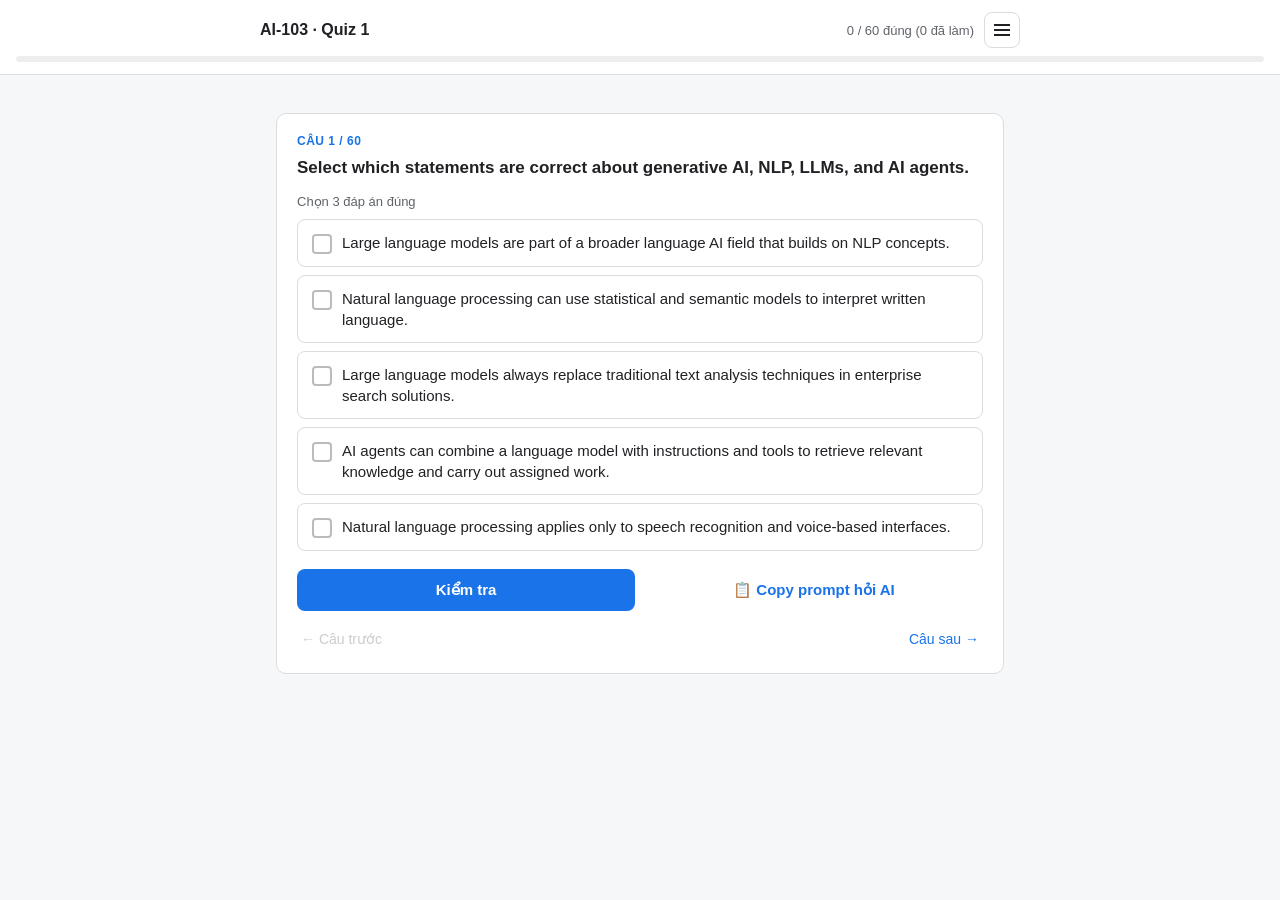
==== commit 3d6910f3: "update 2" ====
--- a/ai-103-quiz-1.html
+++ b/ai-103-quiz-1.html
@@ -2,6 +2,7 @@
 <html lang="vi">
 <head>
 <meta charset="UTF-8">
+<meta name="viewport" content="width=device-width, initial-scale=1.0, maximum-scale=1.0">
 <title>AI-103 Quiz 1 (60 câu)</title>
 <style>
 :root{
@@ -87,11 +88,50 @@
 .finalscreen{text-align:center; padding:40px 20px;}
 .finalscreen h2{font-size:24px;}
 .finalscreen .big{font-size:48px; font-weight:800; color:var(--blue); margin:10px 0;}
-.jumpgrid{display:grid; grid-template-columns:repeat(10,1fr); gap:6px; margin-top:20px;}
-.jumpgrid button{aspect-ratio:1; border-radius:6px; border:1px solid var(--border); background:#fff; font-size:12px; cursor:pointer;}
+.jumpgrid{display:grid; grid-template-columns:repeat(5,1fr); gap:8px;}
+.jumpgrid button{aspect-ratio:1; border-radius:6px; border:1px solid var(--border); background:#fff; font-size:13px; cursor:pointer;}
 .jumpgrid button.done-ok{background:var(--green-bg); border-color:var(--green); color:var(--green);}
 .jumpgrid button.done-no{background:var(--red-bg); border-color:var(--red); color:var(--red);}
 .jumpgrid button.current{outline:2px solid var(--blue);}
+
+.hamburger{
+  background:none; border:1px solid var(--border); border-radius:8px; width:36px; height:36px;
+  display:flex; align-items:center; justify-content:center; cursor:pointer; flex:0 0 auto;
+}
+.hamburger span{display:block; width:16px; height:2px; background:#202124; position:relative;}
+.hamburger span::before, .hamburger span::after{content:''; position:absolute; left:0; width:16px; height:2px; background:#202124;}
+.hamburger span::before{top:-5px;} .hamburger span::after{top:5px;}
+
+.sidebar-overlay{
+  position:fixed; inset:0; background:rgba(0,0,0,.45); z-index:30; display:none;
+}
+.sidebar-overlay.open{display:block;}
+.sidebar{
+  position:fixed; top:0; right:-300px; width:280px; max-width:82vw; height:100%;
+  background:#fff; z-index:40; box-shadow:-2px 0 12px rgba(0,0,0,.15);
+  transition:right .25s ease; overflow-y:auto; padding:16px;
+}
+.sidebar.open{right:0;}
+.sidebar-header{display:flex; justify-content:space-between; align-items:center; margin-bottom:14px;}
+.sidebar-header h2{font-size:15px; margin:0;}
+.sidebar-close{background:none; border:none; font-size:22px; line-height:1; cursor:pointer; color:var(--gray); padding:0 4px;}
+.sidebar-legend{display:flex; gap:12px; font-size:11px; color:var(--gray); margin-bottom:12px; flex-wrap:wrap;}
+.sidebar-legend span{display:inline-flex; align-items:center; gap:4px;}
+.legend-dot{width:10px; height:10px; border-radius:3px; display:inline-block;}
+.legend-dot.ok{background:var(--green-bg); border:1px solid var(--green);}
+.legend-dot.no{background:var(--red-bg); border:1px solid var(--red);}
+.legend-dot.none{background:#fff; border:1px solid var(--border);}
+
+@media (max-width:480px){
+  .wrap{padding:14px 12px 40px;}
+  .card{padding:16px 14px;}
+  .qtext{font-size:16px;}
+  .option{padding:11px 12px;}
+  .option .label{font-size:14px;}
+  .actions{flex-direction:column;}
+  header h1{font-size:15px;}
+  .score{font-size:12px;}
+}
 .btn-copy{background:#fff; color:var(--blue); border:1px solid var(--blue);}
 .btn-copy:hover{background:#eaf1fe;}
 .copy-toast{
@@ -106,15 +146,32 @@
 <header>
   <div class="top">
     <h1>AI-103 · Quiz 1</h1>
-    <div class="score" id="scoreLabel">0 / 60 đúng</div>
+    <div style="display:flex; align-items:center; gap:10px;">
+      <div class="score" id="scoreLabel">0 / 60 đúng</div>
+      <button class="hamburger" onclick="openSidebar()" aria-label="Danh sách câu hỏi"><span></span></button>
+    </div>
   </div>
   <div class="progress-bar"><div class="progress-fill" id="progressFill"></div></div>
 </header>
 
 <div class="wrap">
   <div id="quizArea"></div>
+</div>
+
+<div class="sidebar-overlay" id="sidebarOverlay" onclick="closeSidebar()"></div>
+<div class="sidebar" id="sidebar">
+  <div class="sidebar-header">
+    <h2>Danh sách câu hỏi</h2>
+    <button class="sidebar-close" onclick="closeSidebar()">&times;</button>
+  </div>
+  <div class="sidebar-legend">
+    <span><span class="legend-dot ok"></span>Đúng</span>
+    <span><span class="legend-dot no"></span>Sai</span>
+    <span><span class="legend-dot none"></span>Chưa làm</span>
+  </div>
   <div class="jumpgrid" id="jumpGrid"></div>
 </div>
+
 <div class="copy-toast" id="copyToast">Đã copy prompt vào clipboard ✓</div>
 
 <script>
@@ -531,7 +588,7 @@
   quizData.forEach((q,i)=>{
     const b = document.createElement('button');
     b.textContent = i+1;
-    b.onclick = ()=>{ current = i; render(); };
+    b.onclick = ()=>{ current = i; render(); closeSidebar(); };
     jumpGrid.appendChild(b);
   });
 }
@@ -558,6 +615,13 @@
   return a;
 }
 
+function formatExplain(text){
+  // Xuống hàng giữa các câu/mệnh đề để dễ đọc: tách sau dấu chấm khi
+  // theo sau là chữ hoa hoặc số (tránh tách nhầm viết tắt như "v.v." hay "e.g.").
+  var parts = text.split(/(?<=\.)\s+(?=[A-Z0-9ÀÁẢÃẠĂẰẲẴẶẤẦẨẪẬÂÈÉẺẼẸÊỀẾỂỄỆÌÍỈĨỊÒÓỎÕỌÔỒỐỔỖỘƠỜỚỞỠỢÙÚỦŨỤƯỪỨỬỮỰỲÝỶỸỴĐ])/u);
+  return parts.join('<br><br>');
+}
+
 function render(){
   const q = quizData[current];
   const isDone = answered[current] !== null;
@@ -609,7 +673,7 @@
     html += '</div>';
   }
 
-  html += '<div class="explain" id="explainBox"><b>Giải thích:</b><br>' + q.explain + '</div>';
+  html += '<div class="explain" id="explainBox"><b>Giải thích:</b><br><br>' + formatExplain(q.explain) + '</div>';
   html += '<div class="actions">';
   html += '<button class="act btn-check" id="checkBtn" onclick="checkAnswer()">Kiểm tra</button>';
   html += '<button class="act btn-copy" onclick="copyPrompt()">📋 Copy prompt hỏi AI</button>';
@@ -928,6 +992,15 @@
 function goPrev(){ if(current>0){ current--; render(); } }
 function goNext(){ if(current<quizData.length-1){ current++; render(); } }
 
+function openSidebar(){
+  document.getElementById('sidebar').classList.add('open');
+  document.getElementById('sidebarOverlay').classList.add('open');
+}
+function closeSidebar(){
+  document.getElementById('sidebar').classList.remove('open');
+  document.getElementById('sidebarOverlay').classList.remove('open');
+}
+
 buildJumpGrid();
 render();
 </script>
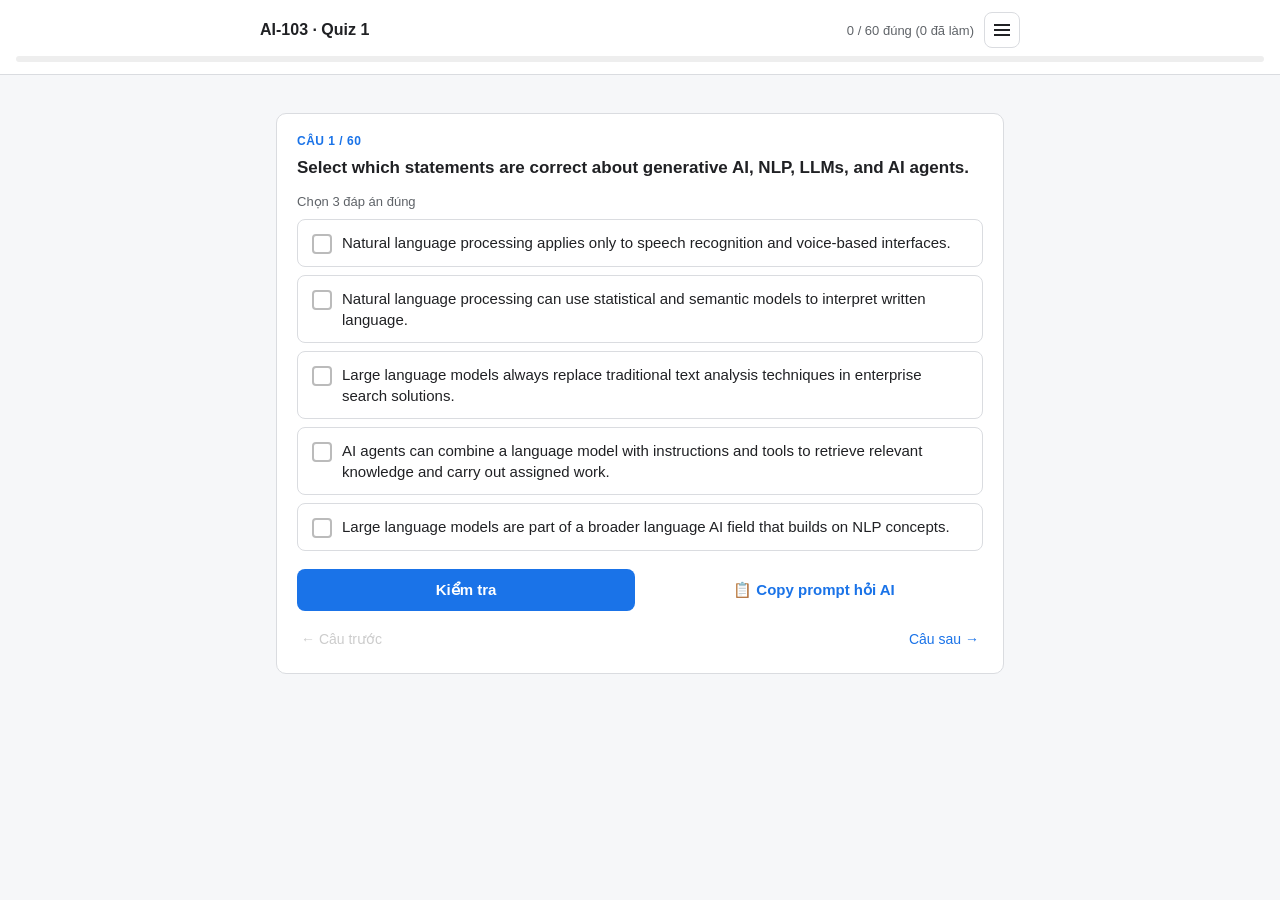
==== commit c6f88619: "update 5" ====
--- a/ai-103-quiz-1.html
+++ b/ai-103-quiz-1.html
@@ -615,6 +615,26 @@
   return a;
 }
 
+function getDisplay(q){
+  // Shuffles single/multi answer options once per question and remaps the
+  // correct index/indices so the correct answer isn't always in the same spot.
+  if(q._d) return q._d;
+  if(q.type === 'single' || q.type === 'multi'){
+    const order = shuffle(q.options.map((_,i)=>i));
+    const newOptions = order.map(oi=>q.options[oi]);
+    let newCorrect;
+    if(q.type === 'single'){
+      newCorrect = order.indexOf(q.correct);
+    } else {
+      newCorrect = q.correct.map(oc=>order.indexOf(oc));
+    }
+    q._d = {options:newOptions, correct:newCorrect};
+  } else {
+    q._d = {options:q.options, correct:q.correct};
+  }
+  return q._d;
+}
+
 function formatExplain(text){
   // Xuống hàng giữa các câu/mệnh đề để dễ đọc: tách sau dấu chấm khi
   // theo sau là chữ hoa hoặc số (tránh tách nhầm viết tắt như "v.v." hay "e.g.").
@@ -631,8 +651,9 @@
   if(q.note) html += '<div class="hint">' + q.note + '</div>';
 
   if(q.type === 'single' || q.type === 'multi'){
+    const d = getDisplay(q);
     html += '<div id="optList">';
-    q.options.forEach((opt,i)=>{
+    d.options.forEach((opt,i)=>{
       html += '<div class="option ' + (q.type==='multi'?'multi':'') + '" data-i="'+i+'" onclick="toggleOption('+i+')"><div class="mark"></div><div class="label">'+opt+'</div></div>';
     });
     html += '</div>';
@@ -646,10 +667,11 @@
     });
     html += '</div>';
   } else if(q.type === 'match'){
+    if(!q._poolDisplay) q._poolDisplay = shuffle(q.pool);
     html += '<div id="matchList">';
     q.rows.forEach((r,i)=>{
       html += '<div class="matchrow" data-i="'+i+'"><div class="desc">'+r.desc+'</div><select onchange="setMatch('+i+',this.value)"><option value="">-- chọn --</option>';
-      q.pool.forEach(p=>{ html += '<option value="'+p+'">'+p+'</option>'; });
+      q._poolDisplay.forEach(p=>{ html += '<option value="'+p+'">'+p+'</option>'; });
       html += '</select></div>';
     });
     html += '</div>';
@@ -665,9 +687,10 @@
   } else if(q.type === 'fill'){
     html += '<div id="fillList">';
     q.blanks.forEach((b,i)=>{
+      if(!b._displayOptions) b._displayOptions = shuffle(b.options);
       html += '<div class="fillrow" data-i="'+i+'">'+ (b.prefix?b.prefix+' ':'') +
         '<select onchange="setFill('+i+',this.value)"><option value="">-- chọn --</option>';
-      b.options.forEach(o=>{ html += '<option value="'+o+'">'+o+'</option>'; });
+      b._displayOptions.forEach(o=>{ html += '<option value="'+o+'">'+o+'</option>'; });
       html += '</select> ' + (b.suffix||'') + '</div>';
     });
     html += '</div>';
@@ -738,18 +761,20 @@
   let isCorrect = false;
 
   if(q.type === 'single'){
+    const d = getDisplay(q);
     const sel = userSel[current];
     if(sel === null || sel === undefined){ alert('Hãy chọn một đáp án.'); return; }
-    isCorrect = (sel === q.correct);
+    isCorrect = (sel === d.correct);
     const els = document.querySelectorAll('#optList .option');
     els.forEach((e,i)=>{
-      if(i === q.correct) e.classList.add('correct');
+      if(i === d.correct) e.classList.add('correct');
       else if(i === sel) e.classList.add('incorrect');
     });
   } else if(q.type === 'multi'){
+    const d = getDisplay(q);
     const sel = userSel[current] || new Set();
     if(sel.size === 0){ alert('Hãy chọn các đáp án.'); return; }
-    const correctSet = new Set(q.correct);
+    const correctSet = new Set(d.correct);
     isCorrect = sel.size === correctSet.size && [...sel].every(x=>correctSet.has(x));
     const els = document.querySelectorAll('#optList .option');
     els.forEach((e,i)=>{
@@ -844,8 +869,9 @@
   // disable inputs and re-apply visual state after navigating back to an answered question
   const sel = userSel[current];
   if(q.type === 'single' || q.type === 'multi'){
+    const d = getDisplay(q);
     const els = document.querySelectorAll('#optList .option');
-    const correctSet = new Set(Array.isArray(q.correct)?q.correct:[q.correct]);
+    const correctSet = new Set(Array.isArray(d.correct)?d.correct:[d.correct]);
     els.forEach((e,i)=>{
       e.onclick = null;
       const userHas = q.type==='multi' ? (sel && sel.has && sel.has(i)) : (sel===i);
@@ -922,43 +948,32 @@
 }
 
 function buildPromptText(q){
-  let body = 'Tôi đang ôn thi chứng chỉ Microsoft AI-103 (Azure AI Engineer). ';
-  body += 'Hãy giải thích chi tiết, dễ hiểu bằng tiếng Việt cho câu hỏi trắc nghiệm sau, kèm ví dụ thực tế nếu có thể.\n\n';
-  body += '--- CÂU HỎI ---\n' + q.text + '\n\n';
+  let body = 'Giải thích ngắn gọn, dễ hiểu bằng tiếng Việt câu hỏi AI-103 sau — vì sao đáp án đúng là đúng và các lựa chọn khác sai ở đâu:\n\n';
+  body += q.text + '\n';
 
   if(q.type === 'single' || q.type === 'multi'){
-    body += (q.type==='multi' ? '(Chọn nhiều đáp án)\n' : '(Chọn một đáp án)\n');
-    q.options.forEach((opt,i)=>{
-      body += String.fromCharCode(65+i) + '. ' + opt + '\n';
-    });
-    body += '\n--- ĐÁP ÁN ĐÚNG THEO HỆ THỐNG ---\n';
-    const correctArr = Array.isArray(q.correct) ? q.correct : [q.correct];
-    body += correctArr.map(i=>String.fromCharCode(65+i)).join(', ') + '\n';
+    const d = getDisplay(q);
+    d.options.forEach((opt,i)=>{ body += String.fromCharCode(65+i) + '. ' + opt + '\n'; });
+    const correctArr = Array.isArray(d.correct) ? d.correct : [d.correct];
+    body += 'Đáp án đúng: ' + correctArr.map(i=>String.fromCharCode(65+i)).join(', ') + '\n';
   } else if(q.type === 'tf'){
-    body += 'Với mỗi phát biểu, cho biết True hay False:\n';
     q.statements.forEach((s,i)=>{
-      body += (i+1) + '. ' + s.text + ' → Đáp án đúng: ' + (s.answer?'True':'False') + '\n';
+      body += (i+1) + '. ' + s.text + ' → ' + (s.answer?'True':'False') + '\n';
     });
   } else if(q.type === 'match'){
-    body += 'Ghép mỗi mô tả với khái niệm đúng:\n';
     q.rows.forEach((r,i)=>{
-      body += (i+1) + '. ' + r.desc + ' → Đáp án đúng: ' + r.correct + '\n';
+      body += (i+1) + '. ' + r.desc + ' → ' + r.correct + '\n';
     });
   } else if(q.type === 'order'){
-    body += 'Sắp xếp các bước theo thứ tự đúng. Thứ tự đúng là:\n';
     q.correctOrder.forEach((s,i)=>{
       body += (i+1) + '. ' + s + '\n';
     });
   } else if(q.type === 'fill'){
-    body += 'Điền vào chỗ trống. Đáp án đúng cho từng ô:\n';
     q.blanks.forEach((b,i)=>{
-      body += (i+1) + '. ' + (b.prefix||'') + ' ___ ' + (b.suffix||'') + ' → Đáp án đúng: ' + b.correct + '\n';
+      body += (i+1) + '. ' + (b.prefix||'') + ' ___ ' + (b.suffix||'') + ' → ' + b.correct + '\n';
     });
   }
 
-  body += '\n--- GIẢI THÍCH NGẮN HIỆN CÓ ---\n' + q.explain.replace(/<[^>]+>/g,'') + '\n\n';
-  body += 'Hãy giải thích sâu hơn: vì sao đáp án đúng là đúng, vì sao các đáp án còn lại sai/không phù hợp, ';
-  body += 'và nếu có khái niệm liên quan trong Azure AI mà tôi cần nắm để không nhầm lẫn trong các câu tương tự, hãy nói rõ luôn.';
   return body;
 }
 
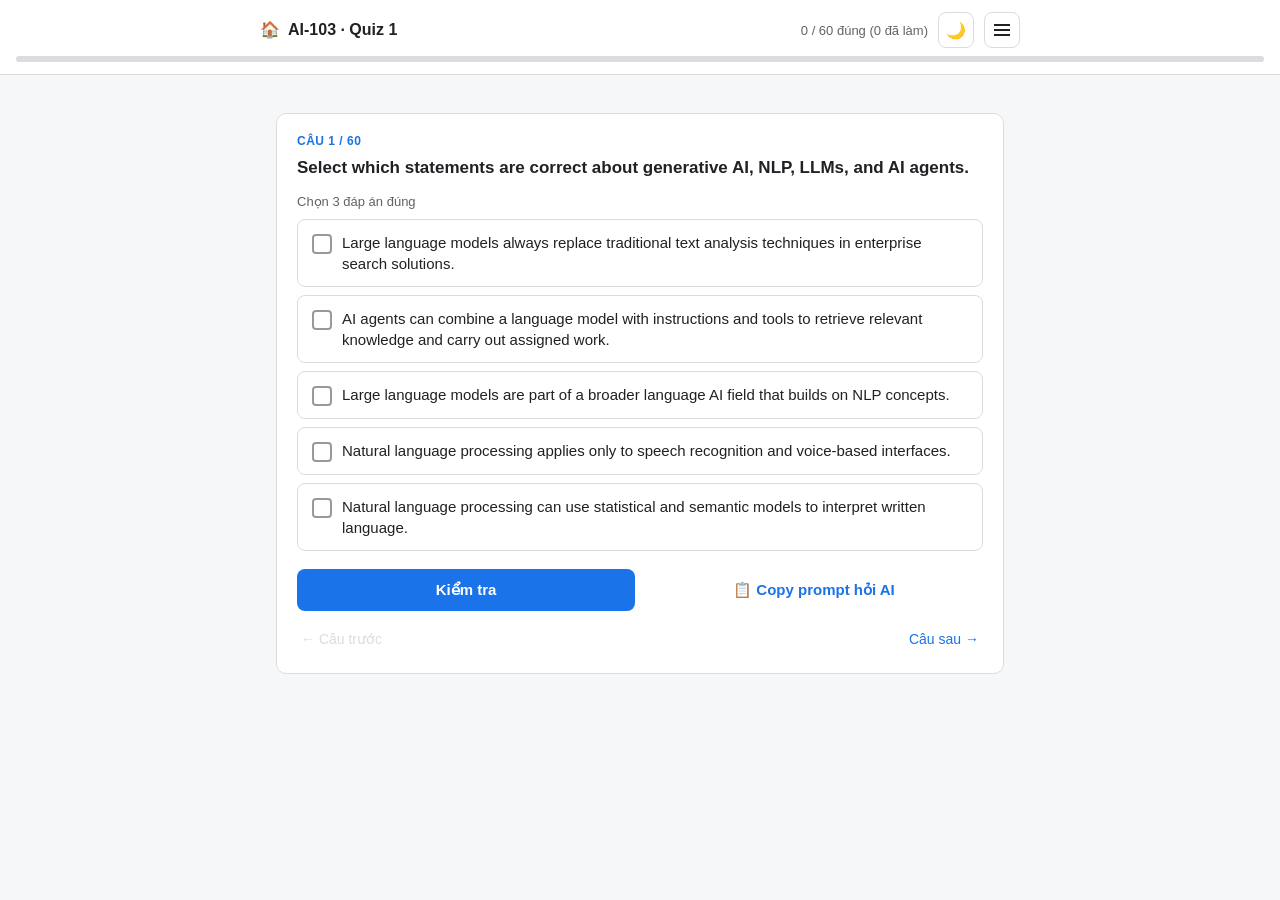
==== commit c83eec64: "update 6" ====
--- a/ai-103-quiz-1.html
+++ b/ai-103-quiz-1.html
@@ -4,150 +4,18 @@
 <meta charset="UTF-8">
 <meta name="viewport" content="width=device-width, initial-scale=1.0, maximum-scale=1.0">
 <title>AI-103 Quiz 1 (60 câu)</title>
-<style>
-:root{
-  --green:#1e8e3e; --green-bg:#e6f4ea;
-  --red:#d93025; --red-bg:#fce8e6;
-  --blue:#1a73e8; --gray:#5f6368; --border:#dadce0;
-}
-*{box-sizing:border-box;}
-body{
-  font-family: -apple-system, Segoe UI, Roboto, Helvetica, Arial, sans-serif;
-  background:#f6f7f9; margin:0; padding:0; color:#202124;
-}
-.wrap{max-width:760px; margin:0 auto; padding:20px 16px 60px;}
-header{position:sticky; top:0; background:#fff; border-bottom:1px solid var(--border); padding:12px 16px; z-index:5;}
-header .top{display:flex; justify-content:space-between; align-items:center; max-width:760px; margin:0 auto;}
-header h1{font-size:16px; margin:0;}
-.progress-bar{height:6px; background:#eee; border-radius:4px; margin-top:8px; overflow:hidden;}
-.progress-fill{height:100%; background:var(--blue); width:0%; transition:width .2s;}
-.score{font-size:13px; color:var(--gray);}
-.card{background:#fff; border:1px solid var(--border); border-radius:10px; padding:20px; margin-top:18px;}
-.qnum{font-size:12px; color:var(--blue); font-weight:600; text-transform:uppercase; letter-spacing:.5px;}
-.qtext{font-size:17px; font-weight:600; margin:8px 0 14px; line-height:1.4;}
-.hint{font-size:13px; color:var(--gray); margin-bottom:10px;}
-.option{
-  display:flex; align-items:flex-start; gap:10px;
-  border:1px solid var(--border); border-radius:8px; padding:12px 14px; margin-bottom:8px;
-  cursor:pointer; transition:background .15s, border-color .15s;
-}
-.option:hover{background:#f1f4fd;}
-.option .mark{
-  flex:0 0 20px; height:20px; border:2px solid #bbb; border-radius:50%;
-  display:flex; align-items:center; justify-content:center; font-size:12px; color:#fff; margin-top:2px;
-}
-.option.multi .mark{border-radius:4px;}
-.option.selected .mark{background:var(--blue); border-color:var(--blue);}
-.option.correct{background:var(--green-bg); border-color:var(--green);}
-.option.correct .mark{background:var(--green); border-color:var(--green);}
-.option.incorrect{background:var(--red-bg); border-color:var(--red);}
-.option.incorrect .mark{background:var(--red); border-color:var(--red);}
-.option .label{font-size:15px; line-height:1.4;}
-.statement{border:1px solid var(--border); border-radius:8px; padding:12px 14px; margin-bottom:10px;}
-.statement .stext{font-size:15px; margin-bottom:10px;}
-.tfbtns{display:flex; gap:8px;}
-.tfbtn{flex:1; padding:8px 0; text-align:center; border:1px solid var(--border); border-radius:6px; cursor:pointer; font-size:14px; font-weight:600; color:var(--gray);}
-.tfbtn:hover{background:#f1f4fd;}
-.tfbtn.selected{border-color:var(--blue); color:var(--blue); background:#eaf1fe;}
-.tfbtn.correct{background:var(--green-bg); border-color:var(--green); color:var(--green);}
-.tfbtn.incorrect{background:var(--red-bg); border-color:var(--red); color:var(--red);}
-.matchrow{display:flex; justify-content:space-between; align-items:center; gap:10px; border:1px solid var(--border); border-radius:8px; padding:10px 14px; margin-bottom:8px;}
-.matchrow .desc{font-size:14px; flex:1;}
-select{
-  font-size:14px; padding:6px 8px; border-radius:6px; border:1px solid var(--border); background:#fff; min-width:180px;
-}
-.matchrow.correct{background:var(--green-bg); border-color:var(--green);}
-.matchrow.incorrect{background:var(--red-bg); border-color:var(--red);}
-.orderitem{display:flex; align-items:center; gap:12px; border:1px solid var(--border); border-radius:8px; padding:10px 14px; margin-bottom:8px;}
-.orderitem .otext{flex:1; font-size:14px;}
-.orderitem.correct{background:var(--green-bg); border-color:var(--green);}
-.orderitem.incorrect{background:var(--red-bg); border-color:var(--red);}
-.fillrow{margin-bottom:12px; font-size:15px; line-height:1.6;}
-.fillrow select{margin:0 4px;}
-.fillrow.correct select{background:var(--green-bg); border-color:var(--green);}
-.fillrow.incorrect select{background:var(--red-bg); border-color:var(--red);}
-.actions{display:flex; gap:10px; margin-top:18px;}
-button.act{
-  flex:1; padding:12px 0; border-radius:8px; border:none; font-size:15px; font-weight:600; cursor:pointer;
-}
-.btn-check{background:var(--blue); color:#fff;}
-.btn-check:disabled{background:#c7d4f5; cursor:not-allowed;}
-.btn-next{background:#202124; color:#fff;}
-.explain{
-  margin-top:16px; padding:14px 16px; border-radius:8px; background:#fff8e1; border:1px solid #f2d675;
-  font-size:14px; line-height:1.55; display:none;
-}
-.explain.show{display:block;}
-.explain b{color:#8a6d00;}
-.result-badge{display:inline-block; padding:2px 10px; border-radius:12px; font-size:12px; font-weight:700; margin-bottom:8px;}
-.result-badge.ok{background:var(--green-bg); color:var(--green);}
-.result-badge.no{background:var(--red-bg); color:var(--red);}
-.navrow{display:flex; justify-content:space-between; margin-top:14px;}
-.navrow button{background:none; border:none; color:var(--blue); font-size:14px; cursor:pointer; padding:6px 4px;}
-.navrow button:disabled{color:#ccc; cursor:not-allowed;}
-.finalscreen{text-align:center; padding:40px 20px;}
-.finalscreen h2{font-size:24px;}
-.finalscreen .big{font-size:48px; font-weight:800; color:var(--blue); margin:10px 0;}
-.jumpgrid{display:grid; grid-template-columns:repeat(5,1fr); gap:8px;}
-.jumpgrid button{aspect-ratio:1; border-radius:6px; border:1px solid var(--border); background:#fff; font-size:13px; cursor:pointer;}
-.jumpgrid button.done-ok{background:var(--green-bg); border-color:var(--green); color:var(--green);}
-.jumpgrid button.done-no{background:var(--red-bg); border-color:var(--red); color:var(--red);}
-.jumpgrid button.current{outline:2px solid var(--blue);}
-
-.hamburger{
-  background:none; border:1px solid var(--border); border-radius:8px; width:36px; height:36px;
-  display:flex; align-items:center; justify-content:center; cursor:pointer; flex:0 0 auto;
-}
-.hamburger span{display:block; width:16px; height:2px; background:#202124; position:relative;}
-.hamburger span::before, .hamburger span::after{content:''; position:absolute; left:0; width:16px; height:2px; background:#202124;}
-.hamburger span::before{top:-5px;} .hamburger span::after{top:5px;}
-
-.sidebar-overlay{
-  position:fixed; inset:0; background:rgba(0,0,0,.45); z-index:30; display:none;
-}
-.sidebar-overlay.open{display:block;}
-.sidebar{
-  position:fixed; top:0; right:-300px; width:280px; max-width:82vw; height:100%;
-  background:#fff; z-index:40; box-shadow:-2px 0 12px rgba(0,0,0,.15);
-  transition:right .25s ease; overflow-y:auto; padding:16px;
-}
-.sidebar.open{right:0;}
-.sidebar-header{display:flex; justify-content:space-between; align-items:center; margin-bottom:14px;}
-.sidebar-header h2{font-size:15px; margin:0;}
-.sidebar-close{background:none; border:none; font-size:22px; line-height:1; cursor:pointer; color:var(--gray); padding:0 4px;}
-.sidebar-legend{display:flex; gap:12px; font-size:11px; color:var(--gray); margin-bottom:12px; flex-wrap:wrap;}
-.sidebar-legend span{display:inline-flex; align-items:center; gap:4px;}
-.legend-dot{width:10px; height:10px; border-radius:3px; display:inline-block;}
-.legend-dot.ok{background:var(--green-bg); border:1px solid var(--green);}
-.legend-dot.no{background:var(--red-bg); border:1px solid var(--red);}
-.legend-dot.none{background:#fff; border:1px solid var(--border);}
-
-@media (max-width:480px){
-  .wrap{padding:14px 12px 40px;}
-  .card{padding:16px 14px;}
-  .qtext{font-size:16px;}
-  .option{padding:11px 12px;}
-  .option .label{font-size:14px;}
-  .actions{flex-direction:column;}
-  header h1{font-size:15px;}
-  .score{font-size:12px;}
-}
-.btn-copy{background:#fff; color:var(--blue); border:1px solid var(--blue);}
-.btn-copy:hover{background:#eaf1fe;}
-.copy-toast{
-  position:fixed; bottom:24px; left:50%; transform:translateX(-50%);
-  background:#202124; color:#fff; padding:10px 18px; border-radius:20px; font-size:13px;
-  opacity:0; transition:opacity .25s; pointer-events:none; z-index:50;
-}
-.copy-toast.show{opacity:1;}
-</style>
+<link rel="stylesheet" href="styles.css">
 </head>
 <body>
 <header>
   <div class="top">
-    <h1>AI-103 · Quiz 1</h1>
+    <a class="logo-link" href="index.html" title="Về trang chủ">
+      <span class="home-icon">🏠</span>
+      <h1>AI-103 · Quiz 1</h1>
+    </a>
     <div style="display:flex; align-items:center; gap:10px;">
       <div class="score" id="scoreLabel">0 / 60 đúng</div>
+      <button class="theme-toggle" id="themeToggle" onclick="toggleTheme()" aria-label="Đổi giao diện sáng/tối">🌙</button>
       <button class="hamburger" onclick="openSidebar()" aria-label="Danh sách câu hỏi"><span></span></button>
     </div>
   </div>
@@ -170,854 +38,12 @@
     <span><span class="legend-dot none"></span>Chưa làm</span>
   </div>
   <div class="jumpgrid" id="jumpGrid"></div>
+  <a class="sidebar-home-link" href="index.html">🏠 Về trang chủ</a>
 </div>
 
 <div class="copy-toast" id="copyToast">Đã copy prompt vào clipboard ✓</div>
 
-<script>
-/* =========================================================
-   DATA — 60 câu hỏi AI-103
-   type: single | multi | tf | match | order | fill
-   ========================================================= */
-const quizData = [
-{id:1, type:"multi", text:"Select which statements are correct about generative AI, NLP, LLMs, and AI agents.", note:"Chọn 3 đáp án đúng",
- options:["Large language models are part of a broader language AI field that builds on NLP concepts.",
- "Natural language processing can use statistical and semantic models to interpret written language.",
- "Large language models always replace traditional text analysis techniques in enterprise search solutions.",
- "AI agents can combine a language model with instructions and tools to retrieve relevant knowledge and carry out assigned work.",
- "Natural language processing applies only to speech recognition and voice-based interfaces."],
- correct:[0,1,3],
- explain:"A, B, D đúng: LLM là một phần của language AI, NLP dùng mô hình thống kê/ngữ nghĩa để hiểu văn bản, và AI agents kết hợp LLM với tool/instructions để thực hiện công việc. C sai vì LLM không thay thế hoàn toàn các kỹ thuật phân tích văn bản truyền thống (keyword, classification vẫn hữu ích). E sai vì NLP áp dụng cho cả văn bản viết, không chỉ giọng nói."},
-
-{id:2, type:"match", text:"Match each AI capability description to the correct capability.",
- rows:[
-   {desc:"Produces original responses from natural language prompts and supports task-focused autonomous behavior through tools/instructions.", correct:"Generative AI and agents"},
-   {desc:"Interprets written language in sources such as emails, documents, and social posts.", correct:"Natural language processing"},
-   {desc:"Recognizes spoken language and can generate spoken output for users.", correct:"Computer speech"},
-   {desc:"Interprets visual input from images, videos, and camera feeds.", correct:"Computer vision"},
-   {desc:"Pulls key details such as dates, totals, and line items from receipts, forms, or recordings.", correct:"Information extraction"}
- ],
- pool:["Generative AI and agents","Natural language processing","Computer speech","Computer vision","Information extraction","Barcode-only automation","Manual document review"],
- explain:"Generative AI/agents tạo nội dung mới và tự hành động; NLP xử lý văn bản viết; Computer speech xử lý giọng nói; Computer vision xử lý hình ảnh/video; Information extraction trích xuất chi tiết cụ thể. 'Barcode-only automation' và 'Manual document review' không phải năng lực AI phù hợp ở đây."},
-
-{id:3, type:"tf", text:"For each statement, indicate True or False.",
- statements:[
-  {text:"Generative AI can be used for AI-assisted content creation.", answer:true},
-  {text:"A solution that reads text aloud is an example of computer speech.", answer:true},
-  {text:"Computer vision is only useful when barcodes are available for scanning.", answer:false},
-  {text:"Choosing the required AI capabilities helps determine which services should be configured in a solution.", answer:true}
- ],
- explain:"1&2 True: generative AI tạo nội dung; đọc văn bản thành giọng nói là text-to-speech (computer speech). 3 False: computer vision xử lý ảnh/video trực tiếp, không chỉ giới hạn ở mã vạch. 4 True: xác định capability cần thiết giúp chọn đúng Azure service."},
-
-{id:4, type:"single", text:"A developer using a Python-enabled runtime tries to load an extremely large dataset into memory and also tries to pull live data directly from an external website. Which limitation pair is most relevant?",
- options:["No error visibility and no sandboxing","No file support and no mathematical libraries","No external network access and memory constraints","No JSON handling and no timeout limits"],
- correct:2,
- explain:"Môi trường Python bị giới hạn (sandbox) thường không cho phép gọi mạng ra ngoài tuỳ ý, và tải dataset khổng lồ có thể vượt giới hạn bộ nhớ. Do đó đáp án C phù hợp nhất với 2 vấn đề mô tả."},
-
-{id:5, type:"tf", text:"For each statement, indicate True or False (model catalog/model card).",
- statements:[
-  {text:"A model card can provide details such as provider, capabilities, benchmark results, responsible AI considerations, and deployment methods.", answer:true},
-  {text:"In a model catalog, collection and source refer to the same attribute and can be used interchangeably when filtering models.", answer:false},
-  {text:"Small language models are often a suitable choice when lower cost and operational efficiency matter more than achieving the strongest possible reasoning performance.", answer:true},
-  {text:"Video generation models are designed to create video content from text-based prompts.", answer:true}
- ],
- explain:"1 True: model card tóm tắt đầy đủ thông tin model. 2 False: collection và source là hai thuộc tính khác nhau (source = nguồn gốc, collection = nhóm model). 3 True: SLM phù hợp khi cần tiết kiệm chi phí/hiệu năng thay vì reasoning mạnh nhất. 4 True: video generation model tạo video từ prompt văn bản."},
-
-{id:6, type:"single", text:"A team wants to reduce misinterpretation when a model mixes instructions, reference text, and examples in a long prompt. Which action is most appropriate?",
- options:["Increase temperature to make the response more flexible","Separate sections with clear delimiters such as headings, dividers, or tags","Remove all examples so the prompt is shorter","Place every instruction only at the beginning and never repeat it"],
- correct:1,
- explain:"Dùng delimiter (heading, tag, dấu phân chia) giúp model phân biệt rõ các phần của prompt. Tăng temperature không giải quyết vấn đề cấu trúc; bỏ hết ví dụ có thể mất thông tin hữu ích; chỉ đặt instruction ở đầu có thể giảm hiệu lực trong prompt dài."},
-
-{id:7, type:"fill", text:"Fill in the blanks about model comparison tools.",
- blanks:[
-  {prefix:"To compare one specific model against similar options across multiple metrics and datasets, open its model card and select the", options:["benchmarks tab","model leaderboard","fine-tuning pane","deployment wizard"], correct:"benchmarks tab", suffix:"."},
-  {prefix:"To compare top models across the catalog by quality, safety, estimated cost, or throughput, start with the", options:["benchmarks tab","model leaderboard","feature gallery","pricing sheet"], correct:"model leaderboard", suffix:"."}
- ],
- explain:"Benchmarks tab dùng để so sánh sâu 1 model cụ thể với các model tương tự. Model leaderboard dùng để so sánh tổng quan nhiều model theo quality/safety/cost/throughput."},
-
-{id:8, type:"multi", text:"A developer is adjusting generation settings for two use cases: factual answers about hotel amenities, and creative itinerary suggestions. Which configuration is the best fit?", note:"Chọn 2 đáp án",
- options:["Use a lower temperature for factual answers","Use the same high temperature for both factual and creative work","Raise both temperature and top P together as the default recommendation","Use a higher temperature for creative suggestions"],
- correct:[0,3],
- explain:"Temperature thấp cho câu trả lời factual (ổn định, chính xác); temperature cao cho gợi ý sáng tạo (đa dạng hơn). Dùng cùng temperature cao cho cả hai hoặc tăng cả temperature+top P cùng lúc không phải cách làm chuẩn."},
-
-{id:9, type:"fill", text:"Fill in the blank about the chat completions API.",
- blanks:[
-  {prefix:"To submit the conversation history correctly, the developer must send the prompt as a", options:["collection of message objects in JSON format","set of token summaries","table of SQL records","binary packet stream"], correct:"collection of message objects in JSON format", suffix:"."}
- ],
- explain:"Chat completions API dùng format hội thoại theo message objects (role + content) trong JSON, không phải SQL, XML hay binary."},
-
-{id:10, type:"match", text:"Match each measurement activity to its description (responsible AI measurement workflow).",
- rows:[
-   {desc:"Build a broad set of inputs likely to trigger each documented risk.", correct:"Prepare prompts"},
-   {desc:"Run the prepared inputs through the solution and capture the generated responses.", correct:"Generate output"},
-   {desc:"Use fixed standards to assign each response to a harm category.", correct:"Measure harmful results"},
-   {desc:"Record results so they can be reviewed by decision makers.", correct:"Document and share results"}
- ],
- pool:["Prepare prompts","Generate output","Measure harmful results","Document and share results","Randomize production traffic","Replace criteria with intuition"],
- explain:"Thứ tự đo lường rủi ro: chuẩn bị prompt → tạo output → đánh giá theo tiêu chuẩn cố định → ghi lại/chia sẻ kết quả cho người ra quyết định."},
-
-{id:11, type:"tf", text:"For each statement about deployment types, indicate True or False.",
- statements:[
-  {text:"Standard deployments are limited to a single region and are suitable when regional data residency compliance is required.", answer:true},
-  {text:"Data zone provisioned deployments use reserved provisioned throughput units within a data zone.", answer:true},
-  {text:"Global provisioned deployments are built only on a pay-per-token basis.", answer:false},
-  {text:"Deployment type availability is identical across all models offered in the Azure AI portal.", answer:false}
- ],
- explain:"1&2 True. 3 False: global provisioned dùng reserved throughput, không phải chỉ pay-per-token. 4 False: các loại deployment hỗ trợ khác nhau tuỳ model, cần kiểm tra riêng."},
-
-{id:12, type:"single", text:"A company wants to fine-tune immediately without measuring how the standard model performs first. What is the strongest reason this is risky?",
- options:["Without a baseline, it is difficult to tell whether fine-tuning improved or degraded performance","Without a baseline, the model cannot be deployed after training","Without a baseline, LoRA cannot be used during fine-tuning","Without a baseline, JSONL files cannot be validated"],
- correct:0,
- explain:"Baseline cho biết hiệu năng model gốc trước khi fine-tune, để có thể so sánh và xác nhận việc fine-tune có cải thiện hay không. Các đáp án khác không liên quan tới rủi ro chính này."},
-
-{id:13, type:"order", text:"Arrange the stages of a responsible generative AI workflow in the correct order.",
- correctOrder:["Map potential harms","Measure harms","Mitigate harms","Manage the solution responsibly"],
- explain:"Trước tiên xác định (map) các rủi ro có thể xảy ra → đo lường (measure) mức độ xảy ra → giảm thiểu (mitigate) bằng biện pháp bảo vệ → cuối cùng quản lý (manage) vận hành liên tục sau khi triển khai."},
-
-{id:14, type:"single", text:"A team wants a generative AI solution that connects to internal systems, applies business rules, and triggers workflows such as creating records or sending commands. Which tool type fits?",
- options:["Code interpreter","File search","Function","Web search"],
- correct:2,
- explain:"Function tool cho phép model gọi hàm nghiệp vụ tuỳ chỉnh trong code để tích hợp hệ thống nội bộ và kích hoạt workflow. File search dùng cho tìm kiếm tài liệu, web search cho internet, code interpreter cho tính toán/Python."},
-
-{id:15, type:"single", text:"A travel chat assistant must stay on travel topics, keep a brand voice, ask for clarification, and format hotel suggestions consistently — with no extra training or infrastructure. Which approach fits best?",
- options:["Retrieval augmented generation","Prompt engineering","Fine-tuning","Model retraining from scratch"],
- correct:1,
- explain:"Prompt engineering cho phép định hình hành vi/giọng văn/format ngay lập tức chỉ bằng hướng dẫn, không cần training hay hạ tầng mới. RAG cần dữ liệu ngoài, fine-tuning/retraining cần thời gian và tài nguyên nhiều hơn."},
-
-{id:16, type:"single", text:"A team needs a numeric representation that preserves meaning so similar passages can be compared mathematically. How is that representation stored?",
- options:["As a bitmap image of the original text","As a compressed archive of source documents","As a vector of floating-point numbers","As a fixed list of keyword tags only"],
- correct:2,
- explain:"Embedding được lưu dưới dạng vector số thực (floating-point), cho phép so sánh ngữ nghĩa bằng toán học. Ảnh bitmap, archive hay keyword tag không cung cấp khả năng này."},
-
-{id:17, type:"single", text:"After supervised fine-tuning with labeled examples, a team wants to further align the model using better-vs-worse response pairs. What is the most appropriate next step?",
- options:["Replace the training set with a single longer system message","Apply direct preference optimization after supervised fine-tuning","Switch from JSONL to CSV so the model can compare preferences","Lower the learning rate to zero so alignment happens during inference"],
- correct:1,
- explain:"Direct Preference Optimization (DPO) áp dụng sau SFT để tinh chỉnh theo cặp phản hồi tốt/kém, giúp alignment tốt hơn theo sở thích con người. Các lựa chọn khác không tạo ra cơ chế alignment này."},
-
-{id:18, type:"single", text:"A quality/safety team succeeds in triggering harmful responses during adversarial testing. What should they do with those results?",
- options:["Discard them after mitigation work begins so future reviews focus only on unresolved issues","Use them only to retrain the model and avoid sharing them with the broader team","Document and review them so the organization can judge how realistically harmful output may occur in practice","Convert them into performance benchmarks for response speed and latency tracking"],
- correct:2,
- explain:"Kết quả kiểm thử đối kháng thành công cần được ghi lại và xem xét để đánh giá rủi ro thực tế và hỗ trợ ra quyết định giảm thiểu, không nên bỏ qua, giữ kín, hay chuyển thành số liệu tốc độ."},
-
-{id:19, type:"single", text:"In content harm evaluation, results are often summarized as a defect rate. What does that represent?",
- options:["The average token count of unsafe responses","The number of prompts per minute sent during testing","The percentage of responses that exceed the selected severity threshold","The percentage of prompts that contain reference answers"],
- correct:2,
- explain:"Defect rate = tỷ lệ % phản hồi vượt ngưỡng mức độ nghiêm trọng (severity threshold) đã chọn, không liên quan tới độ dài token hay tốc độ gửi prompt."},
-
-{id:20, type:"fill", text:"Fill in the blanks about SharePoint connection modes.",
- blanks:[
-  {prefix:"For SharePoint content,", options:["SharePoint remote","SharePoint indexed","Web grounding","OneLake"], correct:"SharePoint remote", suffix:"uses real-time queries and automatically respects existing permissions,"},
-  {prefix:"while", options:["SharePoint remote","SharePoint indexed","Azure blob storage","local archive"], correct:"SharePoint indexed", suffix:"uses a pre-processed index and can provide faster responses with fuller advanced search capabilities."}
- ],
- explain:"SharePoint remote truy vấn trực tiếp theo thời gian thực và giữ nguyên quyền truy cập gốc. SharePoint indexed dùng index đã xử lý trước, nhanh hơn và hỗ trợ tìm kiếm nâng cao hơn."},
-
-{id:21, type:"tf", text:"For each statement about AI-enabled workflows, indicate True or False.",
- statements:[
-  {text:"An AI-enabled workflow can define the path a request follows by connecting functional nodes that process, route, or respond to information.", answer:true},
-  {text:"A workflow node must always call an AI agent and cannot perform tasks such as evaluating conditions, transforming data, or interacting with a user.", answer:false},
-  {text:"Workflows can support business processes that combine AI reasoning, deterministic logic, and user interaction within a single coordinated flow.", answer:true},
-  {text:"Knowledge of workflow design helps architects extend agent-driven systems and understand how requests move through automated processes.", answer:true}
- ],
- explain:"1,3,4 True. 2 False: node không nhất thiết phải gọi AI agent, có thể chỉ xử lý điều kiện, biến đổi dữ liệu, hoặc tương tác người dùng."},
-
-{id:22, type:"match", text:"Match each action (when executing a workflow from code) to its purpose.",
- rows:[
-  {desc:"Connects to the Microsoft Foundry project and supports authentication.", correct:"AI project client"},
-  {desc:"Provides the conversation context used for workflow execution.", correct:"Conversation"},
-  {desc:"Identifies which saved workflow to run.", correct:"Workflow name"}
- ],
- pool:["AI project client","Conversation","Workflow name","Static screenshot","Visual note"],
- explain:"AI project client kết nối và xác thực với Foundry project; Conversation cung cấp context hội thoại; Workflow name xác định workflow cần chạy. Screenshot/note không phải input runtime."},
-
-{id:23, type:"fill", text:"Fill in the blanks about code integration and human-in-the-loop workflows.",
- blanks:[
-  {prefix:"When code integration uses", options:["streaming","screenshots","archives","versions"], correct:"streaming", suffix:", the application can receive workflow events in real time,"},
-  {prefix:"while a human-in-the-loop workflow may require", options:["additional messages","schemas","archives","screenshots"], correct:"additional messages", suffix:"to resume after a pause."}
- ],
- explain:"Streaming cho phép nhận event workflow theo thời gian thực. Human-in-the-loop workflow có thể cần gửi thêm message để tiếp tục sau khi tạm dừng chờ input người dùng."},
-
-{id:24, type:"single", text:"A developer wants an agent to access tools exposed by a remote MCP server automatically, without manually calling each tool. Which sequence enables automatic tool invocation?",
- options:[
-  "Create a manual client session, wrap every tool in async functions, call session.call_tool directly, then serialize results into the prompt",
-  "Add the MCP server URL to the system prompt only and the agent will infer the rest without any tool configuration",
-  "Invoke the prompt first, then create the MCP tool only if the model asks for external data",
-  "Create the MCP tool, apply headers if needed, choose an approval mode, add the tool to the agent, and invoke a prompt"],
- correct:3,
- explain:"Để tool được gọi tự động, cần đăng ký MCP tool trước (headers nếu cần), chọn approval mode, gắn tool vào agent, rồi mới invoke prompt. Các cách khác đòi hỏi gọi tool thủ công hoặc tạo tool quá muộn."},
-
-{id:25, type:"fill", text:"Fill in the blanks about agent sessions and chat message structure.",
- blanks:[
-  {prefix:"A conversation that preserves context over time is managed through", options:["agent session","base agent","web search","function tool"], correct:"agent session", suffix:","},
-  {prefix:"while the role labels user, assistant, system, and tool belong to the", options:["chat message structure","authentication provider","base agent","function tool"], correct:"chat message structure", suffix:"."}
- ],
- explain:"Agent session duy trì context hội thoại qua thời gian. Chat message structure định nghĩa vai trò (role) của mỗi phần trong hội thoại (user/assistant/system/tool)."},
-
-{id:26, type:"match", text:"Match each handoff orchestration concept to its description.",
- rows:[
-  {desc:"Transfers control to the next agent based on task context or user need.", correct:"Handoff orchestration"},
-  {desc:"A workflow style in which routing decisions are made after each agent's output.", correct:"Control workflow"},
-  {desc:"Converts structured agent output into a typed object used for routing.", correct:"Transformation executor"},
-  {desc:"A fallback branch used when no routing condition matches.", correct:"Default case"},
-  {desc:"Produces the final workflow result at the end of processing.", correct:"Terminal executor"}
- ],
- pool:["Handoff orchestration","Control workflow","Transformation executor","Default case","Terminal executor","Concurrent builder","Agent session"],
- explain:"Handoff orchestration = chuyển giao giữa agent; Control workflow = quyết định routing sau mỗi bước; Transformation executor = chuyển output thành object có kiểu; Default case = nhánh dự phòng; Terminal executor = tạo kết quả cuối cùng."},
-
-{id:27, type:"single", text:"A team struggles to keep an agent aligned with a growing set of external tools; every change requires manual code updates. What capability solves this?",
- options:["Dynamic tool discovery","Static API pinning","Manual wrapper generation","Local-only tool execution"],
- correct:0,
- explain:"Dynamic tool discovery cho phép agent tìm tool khả dụng tại runtime, giảm việc phải sửa code mỗi khi tool thay đổi."},
-
-{id:28, type:"tf", text:"For each statement about dynamic tool discovery, indicate True or False.",
- statements:[
-  {text:"When dynamic tool discovery is used, tools can be added or updated centrally without changing the agent code.", answer:true},
-  {text:"Agents using dynamic tool discovery are limited to older versions of tools because the discovery process cannot reflect changes at runtime.", answer:false},
-  {text:"Centralizing tool management can reduce duplication and lower the chance of management errors.", answer:true},
-  {text:"Dynamic tool discovery is least useful in environments where tools and services change frequently.", answer:false}
- ],
- explain:"1&3 True. 2 False: discovery phản ánh thay đổi tại runtime, không bị giới hạn bản cũ. 4 False: nó lại đặc biệt hữu ích trong môi trường thay đổi thường xuyên."},
-
-{id:29, type:"order", text:"Arrange the steps of MCP tool integration for an Azure AI agent in the correct order.",
- correctOrder:["The MCP client connects to the MCP server",
- "The MCP client retrieves available tool definitions with session.list_tools",
- "Each discovered tool is wrapped in an async function that calls session.call_tool",
- "The wrapped functions are bundled into a function tool and registered to the agent's tool set"],
- explain:"Kết nối server → lấy danh sách tool (list_tools) → bọc từng tool bằng async function (call_tool) → gộp lại thành function tool và đăng ký cho agent."},
-
-{id:30, type:"single", text:"What is the main long-term value of MCP-based integration as the ecosystem expands?",
- options:["It enables richer and more dynamic agent solutions by making it easier to bring specialized tools into workflows","It locks the agent into a fixed set of built-in functions so behavior remains predictable","It removes the need for contextual data by forcing all reasoning to happen inside the base model only","It prevents future expansion because each additional server reduces agent flexibility"],
- correct:0,
- explain:"MCP giúp agent tích hợp linh hoạt các tool chuyên biệt theo thời gian, làm agent mạnh và linh hoạt hơn — ngược lại với việc giới hạn hay ngăn mở rộng."},
-
-{id:31, type:"single", text:"A developer wants switch-based routing for specialist handoff without rewriting the same branching pattern for each classification value. What is the best design choice?",
- options:["Use one terminal executor to decide all future routing after the workflow ends","Skip condition checks and send every request to the default branch first","Require all specialists to run before any routing decision is made","Create factory functions that generate condition checkers for each classification value"],
- correct:3,
- explain:"Factory function tạo ra logic điều kiện tái sử dụng cho từng giá trị phân loại, tránh viết lại code branching nhiều lần."},
-
-{id:32, type:"tf", text:"For each statement about A2A (agent-to-agent) hosting, indicate True or False.",
- statements:[
-  {text:"Hosting an A2A agent allows external callers to send requests over HTTP for real-time interaction.", answer:true},
-  {text:"A request handler can route a cancellation request to the appropriate runtime method.", answer:true},
-  {text:"Only advanced agents need a task store because simple agents do not need reliable interaction handling.", answer:false},
-  {text:"An authenticated audience may be given an extended version of the agent card.", answer:true}
- ],
- explain:"1,2,4 True. 3 False: cả agent đơn giản cũng cần task store để theo dõi task ổn định."},
-
-{id:33, type:"single", text:"A product lead wants to test an agent idea quickly via forms (not code), and let non-technical stakeholders review the configuration in a shared interface. Which approach fits best?",
- options:["Visual Studio Code with direct YAML editing","A local script-based workflow with no shared interface","The Foundry portal","A custom command line tool chain"],
- correct:2,
- explain:"Foundry portal cung cấp giao diện web trực quan, dễ cấu hình bằng form và chia sẻ để người không kỹ thuật xem xét — phù hợp hơn VS Code, script cục bộ, hay CLI."},
-
-{id:34, type:"multi", text:"An organization is building custom tools for an AI agent to support internal workflows. What benefits should the team expect?", note:"Chọn 3 đáp án",
- options:["Improved accuracy through more consistent outputs","Enhanced productivity through automation of repetitive work","Guaranteed removal of all decision-making from the agent","Tailored solutions for business specific processes","Permanent elimination of the need for employees"],
- correct:[0,1,3],
- explain:"Custom tools cải thiện độ chính xác, tăng năng suất qua tự động hoá, và tạo giải pháp phù hợp riêng cho doanh nghiệp. Nó không loại bỏ hoàn toàn việc ra quyết định của agent, cũng không thay thế hoàn toàn con người."},
-
-{id:35, type:"single", text:"Which stage of the RAG workflow combines retrieved material with the user's request before generating a reply?",
- options:["Retrieve","Augment","Generate","Train"],
- correct:1,
- explain:"Retrieve = tìm thông tin liên quan; Augment = kết hợp thông tin đó với câu hỏi gốc; Generate = tạo câu trả lời cuối; Train không thuộc pipeline RAG runtime."},
-
-{id:36, type:"single", text:"What feature lets a team review earlier workflow states, compare modifications, and roll back to a previous state?",
- options:["Basic chat","Versioning","For each","Parse value"],
- correct:1,
- explain:"Versioning lưu các trạng thái trước đó của workflow, cho phép so sánh và khôi phục. Các lựa chọn khác không liên quan tới lịch sử/rollback."},
-
-{id:37, type:"single", text:"Which description best matches a framework where agents interact with users, APIs, and external services while supporting tools, conversation history, and collaboration across specialized agents?",
- options:["A rules-only automation engine that avoids model-based reasoning","A framework for building AI agents with structured workflows and extensible capabilities","A reporting platform limited to dashboards and scheduled exports","A data storage service designed only for archiving chat transcripts"],
- correct:1,
- explain:"Đây chính là định nghĩa của một agent framework: hỗ trợ reasoning theo model, workflow có cấu trúc, tool, lịch sử hội thoại, và hợp tác đa agent."},
-
-{id:38, type:"single", text:"A workflow must send a request to an AI component that may return either plain language or structured JSON output for later steps. Which node type should be used?",
- options:["End","Basic chat","Invoke","Flow"],
- correct:2,
- explain:"Invoke gọi trực tiếp AI agent/component và có thể nhận về text thường hoặc JSON có cấu trúc để bước sau xử lý. End kết thúc workflow, Basic chat cho hội thoại người dùng, Flow quản lý luồng điều khiển."},
-
-{id:39, type:"single", text:"Why is sequential orchestration a suitable choice for a fixed-order, multi-stage pipeline with predictable stage behavior and pre-planned failure handling?",
- options:["Because sequential orchestration works well when stage behavior is predictable and step-level delays or failures can be managed within an ordered pipeline","Because sequential orchestration is intended only for workflows where all stages run independently at the same time","Because sequential orchestration requires every agent to dynamically choose the next stage during execution","Because sequential orchestration avoids the need to define roles for agents in advance"],
- correct:0,
- explain:"Sequential orchestration phù hợp khi các stage có vai trò rõ ràng, chạy theo thứ tự cố định và lỗi/độ trễ ở từng bước có thể được xử lý riêng — không phải chạy song song hay chọn stage động."},
-
-{id:40, type:"match", text:"Match each Azure Language access method/concept to its description.",
- rows:[
-  {desc:"Sends service calls as JSON payloads over the API interface.", correct:"REST interface"},
-  {desc:"Uses the running application's default Azure identity context for authentication.", correct:"Default Azure credential"},
-  {desc:"Creates a credential object directly from a resource key value.", correct:"Azure key credential"},
-  {desc:"Acts as the Python client used to submit text analysis requests.", correct:"Text analytics client"}
- ],
- pool:["REST interface","Default Azure credential","Azure key credential","Text analytics client","Microsoft Entra tenant creation","Blob container client"],
- explain:"REST interface = gọi qua HTTP/JSON trực tiếp; Default Azure credential = dùng identity mặc định của ứng dụng; Azure key credential = tạo từ resource key; Text analytics client = SDK Python để gọi Azure Language."},
-
-{id:41, type:"tf", text:"For each statement about Azure AI Language, indicate True or False.",
- statements:[
-  {text:"Azure AI Language can identify the language used in both brief text strings and larger document-style inputs.", answer:true},
-  {text:"A higher confidence score in a language detection response means the service has less certainty about the detected language.", answer:false},
-  {text:"When a request contains multiple text records, each record should include a unique ID so its result can be matched to the correct input.", answer:true},
-  {text:"When Azure AI Language cannot determine a language with sufficient reliability, the response can identify the language and ISO code as unknown and return a confidence score of zero.", answer:true}
- ],
- explain:"1,3,4 True. 2 False: confidence score cao nghĩa là độ chắc chắn cao hơn, không phải thấp hơn."},
-
-{id:42, type:"multi", text:"Which situations are good candidates for adding language detection?", note:"Chọn 2 đáp án",
- options:["A storage system needs to compress text so each document stays under the character limit before submission","A reporting service needs to increase the maximum number of documents allowed in a request beyond 1,000 items","A content repository accepts free-form text from many sources and the language of each entry is not known in advance","A chat application needs to determine a user's language at the beginning of a conversation so replies can be configured appropriately"],
- correct:[2,3],
- explain:"Language detection hữu ích khi ngôn ngữ đầu vào chưa biết trước (repository đa nguồn) hoặc cần xác định ngôn ngữ người dùng để cấu hình phản hồi phù hợp (chat app). Nó không liên quan tới nén văn bản hay tăng giới hạn số document."},
-
-{id:43, type:"multi", text:"A product team must convert recorded meeting audio into written notes and generate spoken playback of written responses. Which two capabilities should they prioritize?", note:"Chọn 2 đáp án",
- options:["Speech-to-text transcription","Image classification","Text-to-speech synthesis","Object detection"],
- correct:[0,2],
- explain:"Speech-to-text chuyển audio thành văn bản (ghi chú cuộc họp); Text-to-speech tạo giọng nói từ văn bản (playback). Image classification/object detection là năng lực thị giác, không liên quan."},
-
-{id:44, type:"fill", text:"Fill in the blanks about speech recognition result properties.",
- blanks:[
-  {prefix:"When speech recognition succeeds, the reason property has the value", options:["recognized speech","canceled","duration","properties"], correct:"recognized speech", suffix:","},
-  {prefix:"and the transcription is available in", options:["text","offset","ticks","properties"], correct:"text", suffix:"."}
- ],
- explain:"Khi nhận diện thành công, reason = 'RecognizedSpeech' và nội dung transcript nằm trong thuộc tính text."},
-
-{id:45, type:"fill", text:"Fill in the blanks about batch transcription configuration.",
- blanks:[
-  {prefix:"The audio input for the request can be provided from a", options:["publicly accessible URL","local keyboard input","fixed binary mode","interactive sign-in tokens"], correct:"publicly accessible URL", suffix:"or from"},
-  {prefix:"", options:["Azure blob storage with a SAS URL","encrypted database rows","local keyboard input","interactive sign-in tokens"], correct:"Azure blob storage with a SAS URL", suffix:","},
-  {prefix:"and the transcription output can be requested in either", options:["simple","fixed binary","encrypted","local"], correct:"simple", suffix:"or"},
-  {prefix:"", options:["detailed","interactive","encrypted","fixed"], correct:"detailed", suffix:"format."}
- ],
- explain:"Audio input có thể là URL công khai hoặc Azure Blob Storage với SAS URL. Output format có thể là simple hoặc detailed."},
-
-{id:46, type:"single", text:"A developer sends two short documents, 'Hello world' and 'Bonjour', for language detection. What result pattern should the developer expect?",
- options:["Both documents return the same language because short inputs cannot be differentiated reliably","The first document is identified correctly but the second fails because non-English text requires a separate request","The first document is identified as English and the second as French, with a result returned for each document","Both documents return unknown because short greetings do not contain enough text for any prediction"],
- correct:2,
- explain:"Azure AI Language xử lý nhiều record trong 1 request và trả kết quả riêng cho từng record. Document 1 -> English, document 2 -> French."},
-
-{id:47, type:"single", text:"A healthcare organization needs to share patient notes with an external analytics team while reducing privacy risk. Which Azure Language capability is most appropriate?",
- options:["Named entity recognition for locations only","Language detection with ISO code output","PII detection and redaction","Keyphrase extraction for summaries"],
- correct:2,
- explain:"PII detection and redaction xác định và ẩn/xoá thông tin cá nhân nhạy cảm trước khi chia sẻ — đúng mục tiêu giảm rủi ro riêng tư. Các lựa chọn khác không tập trung vào bảo vệ dữ liệu cá nhân."},
-
-{id:48, type:"multi", text:"A team wants to use SSML markup to improve naturalness and precision of spoken output. Which three tasks can SSML handle directly?", note:"Chọn 3 đáp án",
- options:["Create a speech recognizer","Insert recorded audio into the output","Adjust prosody such as pitch and speaking rate","Specify phonetic pronunciation for a term"],
- correct:[1,2,3],
- explain:"SSML có thể chèn audio đã ghi sẵn, điều chỉnh prosody (pitch, rate), và chỉ định phát âm ngữ âm cho từ khó. Tạo speech recognizer thuộc về speech-to-text, không phải SSML (dùng cho synthesis)."},
-
-{id:49, type:"single", text:"A solution architect is selecting a resource type for an application using the Voice Live API, needing the broadest feature support with strong Microsoft Foundry integration. Why choose Microsoft Foundry resources?",
- options:["They are required because the service only supports project-based endpoints","They are mandatory for using PCM16 audio while other resources only support G711 A-law","They are recommended because they provide full feature availability and the best Microsoft Foundry integration experience","They are the only option that supports text responses without audio"],
- correct:2,
- explain:"Microsoft Foundry resources được đề xuất vì cung cấp đầy đủ tính năng và tích hợp tốt nhất với Foundry, không phải vì lý do endpoint hay audio format bắt buộc."},
-
-{id:50, type:"single", text:"A developer wants to populate a language picker dynamically from the service instead of a hard-coded list. What can the supported languages query return?",
- options:["A fixed list of document file extensions","Only the count of available languages","A list containing language display names and ISO codes","Only the languages currently enabled in the Foundry portal playground"],
- correct:2,
- explain:"Supported languages query trả về danh sách tên ngôn ngữ hiển thị cùng mã ISO, phù hợp để xây dropdown động — không phải chỉ số lượng hay danh sách file extension."},
-
-{id:51, type:"single", text:"A design team wants to create a brand new promotional image from a written description instead of searching a stock photo library. Which model capability fits?",
- options:["Classifying uploaded images into predefined categories","Summarizing image metadata into natural language text","Retrieving an existing image from a curated catalog based on keyword similarity","Generating original graphical output from natural language prompts"],
- correct:3,
- explain:"Image generation model tạo ảnh mới hoàn toàn từ prompt văn bản. Các lựa chọn khác là classification, metadata summarization, hoặc image search — không tạo ảnh mới."},
-
-{id:52, type:"tf", text:"For each statement about image generation, indicate True or False.",
- statements:[
-  {text:"A client application can use an SDK to submit a prompt to an image generation model.", answer:true},
-  {text:"An image generation response may return encoded image data that must be decoded before the image is saved to a file.", answer:true},
-  {text:"The size parameter can be used in an image generation request to specify the dimensions of the output image.", answer:true},
-  {text:"To save a generated image, the application must write the prompt text itself to the image file.", answer:false}
- ],
- explain:"1,2,3 True. 4 False: file ảnh lưu dữ liệu ảnh đã tạo, không phải văn bản prompt."},
-
-{id:53, type:"fill", text:"Fill in the blanks about monitoring asynchronous video generation jobs.",
- blanks:[
-  {prefix:"If a video job fails, the developer should review", options:["video.error","video.prompt","video.status","video.id"], correct:"video.error", suffix:"to identify the cause."},
-  {prefix:"After a job finishes successfully, the generated video remains available to download for", options:["24 hours","1 hour","7 days","unlimited time"], correct:"24 hours", suffix:"."},
-  {prefix:"The service also limits concurrent video creation so that only", options:["two","one","five","ten"], correct:"two", suffix:"jobs can run at the same time."}
- ],
- explain:"video.error chứa thông tin chẩn đoán khi job thất bại. Video hoàn tất có thể tải trong 24 giờ. Giới hạn đồng thời là 2 job video cùng lúc."},
-
-{id:54, type:"single", text:"A client application submits a POST request to start analysis and receives a status 'not started' with an operation ID. What should the application do next?",
- options:["Resubmit the same POST request until the final results are returned","Send a GET request to the analyzer results endpoint by using the operation ID","Delete the analyzer and rebuild it before checking status","Change the Microsoft Foundry endpoint after every request"],
- correct:1,
- explain:"Vì phân tích là bất đồng bộ, ứng dụng cần dùng operation ID để gửi GET request tới endpoint kết quả và theo dõi trạng thái, không phải gửi lại POST hoặc xoá/tạo lại analyzer."},
-
-{id:55, type:"match", text:"Match each analyzer definition element to its description.",
- rows:[
-  {desc:"Identifies the pre-built analyzer that a custom analyzer builds on top of.", correct:"Base analyzer ID"},
-  {desc:"Defines the fields the analyzer should extract or generate.", correct:"Field schema"},
-  {desc:"Specifies whether detailed output should be returned.", correct:"Config"},
-  {desc:"Lists the generative models used during processing.", correct:"Models"},
-  {desc:"Stores metadata that explains the purpose of the analyzer.", correct:"Description"}
- ],
- pool:["Base analyzer ID","Field schema","Config","Models","Description","API version","Operation-location"],
- explain:"Base analyzer ID = analyzer nền; Field schema = định nghĩa field trích xuất; Config = cấu hình output; Models = model dùng xử lý; Description = mô tả mục đích analyzer."},
-
-{id:56, type:"order", text:"Arrange the flow for persisting enriched information (Azure AI Search knowledge store) in the correct order.",
- correctOrder:["Define a knowledge store in the skill set","Run the indexer and enrichment pipeline","Generate projections from the enriched data","Persist the projections in the knowledge store"],
- explain:"Định nghĩa knowledge store trước → chạy indexer/enrichment pipeline → tạo projection từ dữ liệu đã enrich → lưu (persist) projection vào knowledge store."},
-
-{id:57, type:"multi", text:"A team is preparing to deploy a video generation model in Microsoft Foundry. Which three prerequisites must be in place before deployment can start?", note:"Chọn 3 đáp án",
- options:["A collection of training videos uploaded to blob storage","An Azure subscription","A Foundry project with permission to deploy models","A preconfigured video endpoint running in Azure AI services","A Microsoft Foundry portal account or access to the portal"],
- correct:[1,2,4],
- explain:"Cần: Azure subscription, Foundry project có quyền deploy model, và quyền truy cập Foundry portal. Không cần training video có sẵn (đây là model catalog, không train mới) hay endpoint dựng sẵn (endpoint tạo trong lúc deploy)."},
-
-{id:58, type:"multi", text:"In Content Understanding Studio, what can be reviewed during testing before committing to a final build?", note:"Chọn 2 đáp án",
- options:["Extracted field values","Operating system logs from the client device","JSON output returned to client applications","Role assignments for the resource group"],
- correct:[0,2],
- explain:"Trong lúc test, có thể xem giá trị field được trích xuất và JSON output mà client sẽ nhận được. OS logs và role assignment không liên quan tới việc validate extraction."},
-
-{id:59, type:"multi", text:"Which items are examples of layout-oriented information rather than schema field values in a document analysis response?", note:"Chọn 3 đáp án",
- options:["Words","API version","Lines","Analyzer ID","Paragraphs"],
- correct:[0,2,4],
- explain:"Words, Lines, Paragraphs là thông tin về layout/cấu trúc trang (OCR). API version và Analyzer ID là metadata của service/operation, không phải layout."},
-
-{id:60, type:"single", text:"A records team needs a model that extracts printed and handwritten text, detects the language of each text line, and works on documents without a predictable structure. Which model should they choose?",
- options:["Invoice model","Read model","Layout model","Contract model"],
- correct:1,
- explain:"Read model chuyên trích xuất text in/viết tay và phát hiện ngôn ngữ theo từng dòng, phù hợp với tài liệu không có cấu trúc cố định. Invoice/Contract model dành cho loại tài liệu cụ thể; Layout model thêm cấu trúc (table, selection mark) nhưng yêu cầu chính ở đây là đọc text tổng quát."}
-];
-
-/* =========================================================
-   STATE & RENDER LOGIC
-   ========================================================= */
-let current = 0;
-let answered = new Array(quizData.length).fill(null); // null | true | false (correct?)
-let userSel = new Array(quizData.length).fill(null);
-
-const quizArea = document.getElementById('quizArea');
-const scoreLabel = document.getElementById('scoreLabel');
-const progressFill = document.getElementById('progressFill');
-const jumpGrid = document.getElementById('jumpGrid');
-
-function buildJumpGrid(){
-  jumpGrid.innerHTML = '';
-  quizData.forEach((q,i)=>{
-    const b = document.createElement('button');
-    b.textContent = i+1;
-    b.onclick = ()=>{ current = i; render(); closeSidebar(); };
-    jumpGrid.appendChild(b);
-  });
-}
-
-function updateHeader(){
-  const answeredCount = answered.filter(a=>a!==null).length;
-  const correctCount = answered.filter(a=>a===true).length;
-  scoreLabel.textContent = correctCount + ' / ' + quizData.length + ' đúng (' + answeredCount + ' đã làm)';
-  progressFill.style.width = (answeredCount/quizData.length*100) + '%';
-  Array.from(jumpGrid.children).forEach((b,i)=>{
-    b.classList.remove('done-ok','done-no','current');
-    if(answered[i]===true) b.classList.add('done-ok');
-    else if(answered[i]===false) b.classList.add('done-no');
-    if(i===current) b.classList.add('current');
-  });
-}
-
-function shuffle(arr){
-  const a = arr.slice();
-  for(let i=a.length-1;i>0;i--){
-    const j = Math.floor(Math.random()*(i+1));
-    [a[i],a[j]]=[a[j],a[i]];
-  }
-  return a;
-}
-
-function getDisplay(q){
-  // Shuffles single/multi answer options once per question and remaps the
-  // correct index/indices so the correct answer isn't always in the same spot.
-  if(q._d) return q._d;
-  if(q.type === 'single' || q.type === 'multi'){
-    const order = shuffle(q.options.map((_,i)=>i));
-    const newOptions = order.map(oi=>q.options[oi]);
-    let newCorrect;
-    if(q.type === 'single'){
-      newCorrect = order.indexOf(q.correct);
-    } else {
-      newCorrect = q.correct.map(oc=>order.indexOf(oc));
-    }
-    q._d = {options:newOptions, correct:newCorrect};
-  } else {
-    q._d = {options:q.options, correct:q.correct};
-  }
-  return q._d;
-}
-
-function formatExplain(text){
-  // Xuống hàng giữa các câu/mệnh đề để dễ đọc: tách sau dấu chấm khi
-  // theo sau là chữ hoa hoặc số (tránh tách nhầm viết tắt như "v.v." hay "e.g.").
-  var parts = text.split(/(?<=\.)\s+(?=[A-Z0-9ÀÁẢÃẠĂẰẲẴẶẤẦẨẪẬÂÈÉẺẼẸÊỀẾỂỄỆÌÍỈĨỊÒÓỎÕỌÔỒỐỔỖỘƠỜỚỞỠỢÙÚỦŨỤƯỪỨỬỮỰỲÝỶỸỴĐ])/u);
-  return parts.join('<br><br>');
-}
-
-function render(){
-  const q = quizData[current];
-  const isDone = answered[current] !== null;
-  let html = '<div class="card">';
-  html += '<div class="qnum">Câu ' + (current+1) + ' / ' + quizData.length + '</div>';
-  html += '<div class="qtext">' + q.text + '</div>';
-  if(q.note) html += '<div class="hint">' + q.note + '</div>';
-
-  if(q.type === 'single' || q.type === 'multi'){
-    const d = getDisplay(q);
-    html += '<div id="optList">';
-    d.options.forEach((opt,i)=>{
-      html += '<div class="option ' + (q.type==='multi'?'multi':'') + '" data-i="'+i+'" onclick="toggleOption('+i+')"><div class="mark"></div><div class="label">'+opt+'</div></div>';
-    });
-    html += '</div>';
-  } else if(q.type === 'tf'){
-    html += '<div id="tfList">';
-    q.statements.forEach((s,i)=>{
-      html += '<div class="statement" data-i="'+i+'"><div class="stext">'+s.text+'</div><div class="tfbtns">'+
-        '<div class="tfbtn" data-val="true" onclick="setTF('+i+',true)">True / Đúng</div>'+
-        '<div class="tfbtn" data-val="false" onclick="setTF('+i+',false)">False / Sai</div>'+
-        '</div></div>';
-    });
-    html += '</div>';
-  } else if(q.type === 'match'){
-    if(!q._poolDisplay) q._poolDisplay = shuffle(q.pool);
-    html += '<div id="matchList">';
-    q.rows.forEach((r,i)=>{
-      html += '<div class="matchrow" data-i="'+i+'"><div class="desc">'+r.desc+'</div><select onchange="setMatch('+i+',this.value)"><option value="">-- chọn --</option>';
-      q._poolDisplay.forEach(p=>{ html += '<option value="'+p+'">'+p+'</option>'; });
-      html += '</select></div>';
-    });
-    html += '</div>';
-  } else if(q.type === 'order'){
-    if(!q._display) q._display = shuffle(q.correctOrder);
-    html += '<div id="orderList">';
-    q._display.forEach((text,i)=>{
-      html += '<div class="orderitem" data-text="'+encodeURIComponent(text)+'"><select onchange="setOrder(this)"><option value="">#</option>';
-      for(let n=1;n<=q.correctOrder.length;n++) html += '<option value="'+n+'">'+n+'</option>';
-      html += '</select><div class="otext">'+text+'</div></div>';
-    });
-    html += '</div>';
-  } else if(q.type === 'fill'){
-    html += '<div id="fillList">';
-    q.blanks.forEach((b,i)=>{
-      if(!b._displayOptions) b._displayOptions = shuffle(b.options);
-      html += '<div class="fillrow" data-i="'+i+'">'+ (b.prefix?b.prefix+' ':'') +
-        '<select onchange="setFill('+i+',this.value)"><option value="">-- chọn --</option>';
-      b._displayOptions.forEach(o=>{ html += '<option value="'+o+'">'+o+'</option>'; });
-      html += '</select> ' + (b.suffix||'') + '</div>';
-    });
-    html += '</div>';
-  }
-
-  html += '<div class="explain" id="explainBox"><b>Giải thích:</b><br><br>' + formatExplain(q.explain) + '</div>';
-  html += '<div class="actions">';
-  html += '<button class="act btn-check" id="checkBtn" onclick="checkAnswer()">Kiểm tra</button>';
-  html += '<button class="act btn-copy" onclick="copyPrompt()">📋 Copy prompt hỏi AI</button>';
-  html += '</div>';
-  html += '<div class="navrow"><button onclick="goPrev()" '+(current===0?'disabled':'')+'>&larr; Câu trước</button><button onclick="goNext()" '+(current===quizData.length-1?'disabled':'')+'>Câu sau &rarr;</button></div>';
-  html += '</div>';
-
-  quizArea.innerHTML = html;
-
-  // restore state if already answered
-  if(isDone){
-    restoreState(q);
-  }
-  updateHeader();
-}
-
-function toggleOption(i){
-  const q = quizData[current];
-  if(answered[current] !== null) return;
-  if(!userSel[current]) userSel[current] = q.type==='multi' ? new Set() : null;
-  const els = document.querySelectorAll('#optList .option');
-  if(q.type === 'single'){
-    userSel[current] = i;
-    els.forEach(e=>e.classList.remove('selected'));
-    els[i].classList.add('selected');
-  } else {
-    if(userSel[current].has(i)) userSel[current].delete(i);
-    else userSel[current].add(i);
-    els[i].classList.toggle('selected');
-  }
-}
-
-function setTF(i,val){
-  if(answered[current] !== null) return;
-  if(!userSel[current]) userSel[current] = {};
-  userSel[current][i] = val;
-  const stmt = document.querySelectorAll('#tfList .statement')[i];
-  stmt.querySelectorAll('.tfbtn').forEach(b=>b.classList.remove('selected'));
-  stmt.querySelector('.tfbtn[data-val="'+val+'"]').classList.add('selected');
-}
-
-function setMatch(i,val){
-  if(!userSel[current]) userSel[current] = {};
-  userSel[current][i] = val;
-}
-
-function setOrder(sel){
-  if(!userSel[current]) userSel[current] = {};
-  const item = sel.closest('.orderitem');
-  const text = decodeURIComponent(item.getAttribute('data-text'));
-  userSel[current][text] = sel.value;
-}
-
-function setFill(i,val){
-  if(!userSel[current]) userSel[current] = {};
-  userSel[current][i] = val;
-}
-
-function checkAnswer(){
-  const q = quizData[current];
-  if(answered[current] !== null) return;
-  let isCorrect = false;
-
-  if(q.type === 'single'){
-    const d = getDisplay(q);
-    const sel = userSel[current];
-    if(sel === null || sel === undefined){ alert('Hãy chọn một đáp án.'); return; }
-    isCorrect = (sel === d.correct);
-    const els = document.querySelectorAll('#optList .option');
-    els.forEach((e,i)=>{
-      if(i === d.correct) e.classList.add('correct');
-      else if(i === sel) e.classList.add('incorrect');
-    });
-  } else if(q.type === 'multi'){
-    const d = getDisplay(q);
-    const sel = userSel[current] || new Set();
-    if(sel.size === 0){ alert('Hãy chọn các đáp án.'); return; }
-    const correctSet = new Set(d.correct);
-    isCorrect = sel.size === correctSet.size && [...sel].every(x=>correctSet.has(x));
-    const els = document.querySelectorAll('#optList .option');
-    els.forEach((e,i)=>{
-      if(correctSet.has(i)) e.classList.add('correct');
-      else if(sel.has(i)) e.classList.add('incorrect');
-    });
-  } else if(q.type === 'tf'){
-    const sel = userSel[current] || {};
-    if(Object.keys(sel).length < q.statements.length){ alert('Hãy chọn True/False cho tất cả.'); return; }
-    isCorrect = true;
-    const stmts = document.querySelectorAll('#tfList .statement');
-    q.statements.forEach((s,i)=>{
-      const userVal = sel[i];
-      const ok = (userVal === s.answer);
-      if(!ok) isCorrect = false;
-      const btn = stmts[i].querySelector('.tfbtn[data-val="'+s.answer+'"]');
-      btn.classList.add('correct');
-      if(!ok){
-        const wrongBtn = stmts[i].querySelector('.tfbtn[data-val="'+userVal+'"]');
-        if(wrongBtn) wrongBtn.classList.add('incorrect');
-      }
-    });
-  } else if(q.type === 'match'){
-    const sel = userSel[current] || {};
-    if(Object.keys(sel).length < q.rows.length){ alert('Hãy chọn cho tất cả các dòng.'); return; }
-    isCorrect = true;
-    const rows = document.querySelectorAll('#matchList .matchrow');
-    q.rows.forEach((r,i)=>{
-      const ok = sel[i] === r.correct;
-      if(!ok) isCorrect = false;
-      rows[i].classList.add(ok?'correct':'incorrect');
-      const select = rows[i].querySelector('select');
-      select.disabled = true;
-      if(!ok){
-        const hintSpan = document.createElement('div');
-        hintSpan.style.fontSize='12px'; hintSpan.style.color='#1e8e3e'; hintSpan.style.marginTop='4px';
-        hintSpan.textContent = 'Đáp án đúng: ' + r.correct;
-        rows[i].appendChild(hintSpan);
-      }
-    });
-  } else if(q.type === 'order'){
-    const sel = userSel[current] || {};
-    if(Object.keys(sel).length < q.correctOrder.length || Object.values(sel).some(v=>!v)){ alert('Hãy chọn số thứ tự cho tất cả.'); return; }
-    isCorrect = true;
-    const items = document.querySelectorAll('#orderList .orderitem');
-    items.forEach(item=>{
-      const text = decodeURIComponent(item.getAttribute('data-text'));
-      const correctPos = q.correctOrder.indexOf(text) + 1;
-      const userPos = parseInt(sel[text]);
-      const ok = (userPos === correctPos);
-      if(!ok) isCorrect = false;
-      item.classList.add(ok?'correct':'incorrect');
-      item.querySelector('select').disabled = true;
-      if(!ok){
-        const hintSpan = document.createElement('span');
-        hintSpan.style.fontSize='12px'; hintSpan.style.color='#1e8e3e'; hintSpan.style.marginLeft='8px';
-        hintSpan.textContent = '(đúng: #' + correctPos + ')';
-        item.appendChild(hintSpan);
-      }
-    });
-  } else if(q.type === 'fill'){
-    const sel = userSel[current] || {};
-    if(Object.keys(sel).length < q.blanks.length || Object.values(sel).some(v=>!v)){ alert('Hãy chọn cho tất cả các ô trống.'); return; }
-    isCorrect = true;
-    const rows = document.querySelectorAll('#fillList .fillrow');
-    q.blanks.forEach((b,i)=>{
-      const ok = sel[i] === b.correct;
-      if(!ok) isCorrect = false;
-      rows[i].classList.add(ok?'correct':'incorrect');
-      rows[i].querySelector('select').disabled = true;
-      if(!ok){
-        const hintSpan = document.createElement('span');
-        hintSpan.style.fontSize='12px'; hintSpan.style.color='#1e8e3e'; hintSpan.style.marginLeft='6px';
-        hintSpan.textContent = '(đúng: ' + b.correct + ')';
-        rows[i].appendChild(hintSpan);
-      }
-    });
-  }
-
-  answered[current] = isCorrect;
-  document.getElementById('checkBtn').disabled = true;
-  document.getElementById('explainBox').classList.add('show');
-  const badge = document.createElement('div');
-  badge.className = 'result-badge ' + (isCorrect?'ok':'no');
-  badge.textContent = isCorrect ? '✔ Chính xác' : '✘ Chưa đúng';
-  document.getElementById('explainBox').prepend(badge);
-
-  updateHeader();
-}
-
-function restoreState(q){
-  // disable inputs and re-apply visual state after navigating back to an answered question
-  const sel = userSel[current];
-  if(q.type === 'single' || q.type === 'multi'){
-    const d = getDisplay(q);
-    const els = document.querySelectorAll('#optList .option');
-    const correctSet = new Set(Array.isArray(d.correct)?d.correct:[d.correct]);
-    els.forEach((e,i)=>{
-      e.onclick = null;
-      const userHas = q.type==='multi' ? (sel && sel.has && sel.has(i)) : (sel===i);
-      if(correctSet.has(i)) e.classList.add('correct');
-      else if(userHas) e.classList.add('incorrect');
-    });
-  } else if(q.type === 'tf'){
-    const stmts = document.querySelectorAll('#tfList .statement');
-    q.statements.forEach((s,i)=>{
-      stmts[i].querySelectorAll('.tfbtn').forEach(b=>b.onclick=null);
-      const btn = stmts[i].querySelector('.tfbtn[data-val="'+s.answer+'"]');
-      btn.classList.add('correct');
-      const userVal = sel ? sel[i] : undefined;
-      if(userVal !== undefined && userVal !== s.answer){
-        const wrongBtn = stmts[i].querySelector('.tfbtn[data-val="'+userVal+'"]');
-        if(wrongBtn) wrongBtn.classList.add('incorrect');
-      }
-    });
-  } else if(q.type === 'match'){
-    const rows = document.querySelectorAll('#matchList .matchrow');
-    q.rows.forEach((r,i)=>{
-      const select = rows[i].querySelector('select');
-      select.disabled = true;
-      if(sel && sel[i]) select.value = sel[i];
-      const ok = sel && sel[i] === r.correct;
-      rows[i].classList.add(ok?'correct':'incorrect');
-      if(!ok){
-        const hintSpan = document.createElement('div');
-        hintSpan.style.fontSize='12px'; hintSpan.style.color='#1e8e3e'; hintSpan.style.marginTop='4px';
-        hintSpan.textContent = 'Đáp án đúng: ' + r.correct;
-        rows[i].appendChild(hintSpan);
-      }
-    });
-  } else if(q.type === 'order'){
-    const items = document.querySelectorAll('#orderList .orderitem');
-    items.forEach(item=>{
-      const text = decodeURIComponent(item.getAttribute('data-text'));
-      const select = item.querySelector('select');
-      select.disabled = true;
-      if(sel && sel[text]) select.value = sel[text];
-      const correctPos = q.correctOrder.indexOf(text) + 1;
-      const userPos = sel ? parseInt(sel[text]) : null;
-      const ok = (userPos === correctPos);
-      item.classList.add(ok?'correct':'incorrect');
-      if(!ok){
-        const hintSpan = document.createElement('span');
-        hintSpan.style.fontSize='12px'; hintSpan.style.color='#1e8e3e'; hintSpan.style.marginLeft='8px';
-        hintSpan.textContent = '(đúng: #' + correctPos + ')';
-        item.appendChild(hintSpan);
-      }
-    });
-  } else if(q.type === 'fill'){
-    const rows = document.querySelectorAll('#fillList .fillrow');
-    q.blanks.forEach((b,i)=>{
-      const select = rows[i].querySelector('select');
-      select.disabled = true;
-      if(sel && sel[i]) select.value = sel[i];
-      const ok = sel && sel[i] === b.correct;
-      rows[i].classList.add(ok?'correct':'incorrect');
-      if(!ok){
-        const hintSpan = document.createElement('span');
-        hintSpan.style.fontSize='12px'; hintSpan.style.color='#1e8e3e'; hintSpan.style.marginLeft='6px';
-        hintSpan.textContent = '(đúng: ' + b.correct + ')';
-        rows[i].appendChild(hintSpan);
-      }
-    });
-  }
-  document.getElementById('checkBtn').disabled = true;
-  document.getElementById('explainBox').classList.add('show');
-  const badge = document.createElement('div');
-  badge.className = 'result-badge ' + (answered[current]?'ok':'no');
-  badge.textContent = answered[current] ? '✔ Chính xác' : '✘ Chưa đúng';
-  document.getElementById('explainBox').prepend(badge);
-}
-
-function buildPromptText(q){
-  let body = 'Giải thích ngắn gọn, dễ hiểu bằng tiếng Việt câu hỏi AI-103 sau — vì sao đáp án đúng là đúng và các lựa chọn khác sai ở đâu:\n\n';
-  body += q.text + '\n';
-
-  if(q.type === 'single' || q.type === 'multi'){
-    const d = getDisplay(q);
-    d.options.forEach((opt,i)=>{ body += String.fromCharCode(65+i) + '. ' + opt + '\n'; });
-    const correctArr = Array.isArray(d.correct) ? d.correct : [d.correct];
-    body += 'Đáp án đúng: ' + correctArr.map(i=>String.fromCharCode(65+i)).join(', ') + '\n';
-  } else if(q.type === 'tf'){
-    q.statements.forEach((s,i)=>{
-      body += (i+1) + '. ' + s.text + ' → ' + (s.answer?'True':'False') + '\n';
-    });
-  } else if(q.type === 'match'){
-    q.rows.forEach((r,i)=>{
-      body += (i+1) + '. ' + r.desc + ' → ' + r.correct + '\n';
-    });
-  } else if(q.type === 'order'){
-    q.correctOrder.forEach((s,i)=>{
-      body += (i+1) + '. ' + s + '\n';
-    });
-  } else if(q.type === 'fill'){
-    q.blanks.forEach((b,i)=>{
-      body += (i+1) + '. ' + (b.prefix||'') + ' ___ ' + (b.suffix||'') + ' → ' + b.correct + '\n';
-    });
-  }
-
-  return body;
-}
-
-function copyPrompt(){
-  const q = quizData[current];
-  const text = buildPromptText(q);
-  const doToast = ()=>{
-    const toast = document.getElementById('copyToast');
-    toast.classList.add('show');
-    setTimeout(()=>toast.classList.remove('show'), 1800);
-  };
-  if(navigator.clipboard && navigator.clipboard.writeText){
-    navigator.clipboard.writeText(text).then(doToast).catch(()=>fallbackCopy(text, doToast));
-  } else {
-    fallbackCopy(text, doToast);
-  }
-}
-
-function fallbackCopy(text, cb){
-  const ta = document.createElement('textarea');
-  ta.value = text;
-  ta.style.position = 'fixed';
-  ta.style.left = '-9999px';
-  document.body.appendChild(ta);
-  ta.select();
-  try{ document.execCommand('copy'); }catch(e){}
-  document.body.removeChild(ta);
-  if(cb) cb();
-}
-
-function goPrev(){ if(current>0){ current--; render(); } }
-function goNext(){ if(current<quizData.length-1){ current++; render(); } }
-
-function openSidebar(){
-  document.getElementById('sidebar').classList.add('open');
-  document.getElementById('sidebarOverlay').classList.add('open');
-}
-function closeSidebar(){
-  document.getElementById('sidebar').classList.remove('open');
-  document.getElementById('sidebarOverlay').classList.remove('open');
-}
-
-buildJumpGrid();
-render();
-</script>
+<script src="data/quiz-1-data.js"></script>
+<script src="quiz-engine.js"></script>
 </body>
 </html>
--- a/styles.css
+++ b/styles.css
@@ -0,0 +1,224 @@
+/* =========================================================
+   AI-103 Quiz — Shared stylesheet (light + dark theme)
+   Used by index.html and every quiz-N.html
+   ========================================================= */
+:root{
+  --bg:#f6f7f9;
+  --card-bg:#fff;
+  --header-bg:#fff;
+  --sidebar-bg:#fff;
+  --border:#dadce0;
+  --text:#202124;
+  --text-secondary:#5f6368;
+  --green:#1e8e3e; --green-bg:#e6f4ea;
+  --red:#d93025; --red-bg:#fce8e6;
+  --blue:#1a73e8; --blue-bg:#eaf1fe;
+  --option-hover:#f1f4fd;
+  --explain-bg:#fff8e1; --explain-border:#f2d675; --explain-text:#8a6d00;
+  --toast-bg:#202124; --toast-text:#fff;
+  --shadow: 0 2px 8px rgba(0,0,0,.08);
+  --overlay: rgba(0,0,0,.45);
+  color-scheme: light;
+}
+[data-theme="dark"]{
+  --bg:#15171b;
+  --card-bg:#1e2126;
+  --header-bg:#1e2126;
+  --sidebar-bg:#1e2126;
+  --border:#333941;
+  --text:#e8eaed;
+  --text-secondary:#9aa0a6;
+  --green:#4caf6d; --green-bg:#123322;
+  --red:#f28b82; --red-bg:#3c1917;
+  --blue:#8ab4f8; --blue-bg:#16283f;
+  --option-hover:#262b33;
+  --explain-bg:#2a2310; --explain-border:#5c4d1a; --explain-text:#e3c56b;
+  --toast-bg:#e8eaed; --toast-text:#15171b;
+  --shadow: 0 2px 10px rgba(0,0,0,.4);
+  --overlay: rgba(0,0,0,.6);
+  color-scheme: dark;
+}
+
+*{box-sizing:border-box;}
+body{
+  font-family: -apple-system, Segoe UI, Roboto, Helvetica, Arial, sans-serif;
+  background:var(--bg); margin:0; padding:0; color:var(--text);
+  transition:background .2s, color .2s;
+}
+a{color:inherit;}
+
+/* ---------- Header (quiz pages) ---------- */
+header{position:sticky; top:0; background:var(--header-bg); border-bottom:1px solid var(--border); padding:12px 16px; z-index:5; transition:background .2s, border-color .2s;}
+header .top{display:flex; justify-content:space-between; align-items:center; max-width:760px; margin:0 auto;}
+.logo-link{display:flex; align-items:center; gap:8px; text-decoration:none; color:var(--text); cursor:pointer;}
+.logo-link:hover{opacity:.75;}
+.logo-link .home-icon{font-size:16px; line-height:1;}
+header h1{font-size:16px; margin:0; color:var(--text);}
+.progress-bar{height:6px; background:var(--border); border-radius:4px; margin-top:8px; overflow:hidden;}
+.progress-fill{height:100%; background:var(--blue); width:0%; transition:width .2s;}
+.score{font-size:13px; color:var(--text-secondary);}
+
+.theme-toggle{
+  background:none; border:1px solid var(--border); border-radius:8px; width:36px; height:36px;
+  display:flex; align-items:center; justify-content:center; cursor:pointer; flex:0 0 auto; font-size:16px;
+  color:var(--text);
+}
+.theme-toggle:hover{background:var(--option-hover);}
+
+/* ---------- Layout ---------- */
+.wrap{max-width:760px; margin:0 auto; padding:20px 16px 60px;}
+.card{background:var(--card-bg); border:1px solid var(--border); border-radius:10px; padding:20px; margin-top:18px; transition:background .2s, border-color .2s;}
+.qnum{font-size:12px; color:var(--blue); font-weight:600; text-transform:uppercase; letter-spacing:.5px;}
+.qtext{font-size:17px; font-weight:600; margin:8px 0 14px; line-height:1.4;}
+.hint{font-size:13px; color:var(--text-secondary); margin-bottom:10px;}
+
+/* ---------- Options (single/multi) ---------- */
+.option{
+  display:flex; align-items:flex-start; gap:10px;
+  border:1px solid var(--border); border-radius:8px; padding:12px 14px; margin-bottom:8px;
+  cursor:pointer; transition:background .15s, border-color .15s;
+}
+.option:hover{background:var(--option-hover);}
+.option .mark{
+  flex:0 0 20px; height:20px; border:2px solid #999; border-radius:50%;
+  display:flex; align-items:center; justify-content:center; font-size:12px; color:#fff; margin-top:2px;
+}
+.option.multi .mark{border-radius:4px;}
+.option.selected .mark{background:var(--blue); border-color:var(--blue);}
+.option.correct{background:var(--green-bg); border-color:var(--green);}
+.option.correct .mark{background:var(--green); border-color:var(--green);}
+.option.incorrect{background:var(--red-bg); border-color:var(--red);}
+.option.incorrect .mark{background:var(--red); border-color:var(--red);}
+.option .label{font-size:15px; line-height:1.4;}
+
+/* ---------- True/False ---------- */
+.statement{border:1px solid var(--border); border-radius:8px; padding:12px 14px; margin-bottom:10px;}
+.statement .stext{font-size:15px; margin-bottom:10px;}
+.tfbtns{display:flex; gap:8px;}
+.tfbtn{flex:1; padding:8px 0; text-align:center; border:1px solid var(--border); border-radius:6px; cursor:pointer; font-size:14px; font-weight:600; color:var(--text-secondary); background:var(--card-bg);}
+.tfbtn:hover{background:var(--option-hover);}
+.tfbtn.selected{border-color:var(--blue); color:var(--blue); background:var(--blue-bg);}
+.tfbtn.correct{background:var(--green-bg); border-color:var(--green); color:var(--green);}
+.tfbtn.incorrect{background:var(--red-bg); border-color:var(--red); color:var(--red);}
+
+/* ---------- Match / Fill (dropdowns) ---------- */
+.matchrow{display:flex; justify-content:space-between; align-items:center; gap:10px; border:1px solid var(--border); border-radius:8px; padding:10px 14px; margin-bottom:8px;}
+.matchrow .desc{font-size:14px; flex:1;}
+select{
+  font-size:14px; padding:6px 8px; border-radius:6px; border:1px solid var(--border); background:var(--card-bg); color:var(--text); min-width:180px;
+}
+.matchrow.correct{background:var(--green-bg); border-color:var(--green);}
+.matchrow.incorrect{background:var(--red-bg); border-color:var(--red);}
+
+/* ---------- Order ---------- */
+.orderitem{display:flex; align-items:center; gap:12px; border:1px solid var(--border); border-radius:8px; padding:10px 14px; margin-bottom:8px;}
+.orderitem .otext{flex:1; font-size:14px;}
+.orderitem.correct{background:var(--green-bg); border-color:var(--green);}
+.orderitem.incorrect{background:var(--red-bg); border-color:var(--red);}
+
+/* ---------- Fill rows ---------- */
+.fillrow{margin-bottom:12px; font-size:15px; line-height:1.6;}
+.fillrow select{margin:0 4px;}
+.fillrow.correct select{background:var(--green-bg); border-color:var(--green);}
+.fillrow.incorrect select{background:var(--red-bg); border-color:var(--red);}
+
+/* ---------- Actions / navigation ---------- */
+.actions{display:flex; gap:10px; margin-top:18px;}
+button.act{padding:12px 0; border-radius:8px; border:none; font-size:15px; font-weight:600; cursor:pointer; flex:1;}
+.btn-check{background:var(--blue); color:#fff;}
+.btn-check:disabled{background:var(--border); color:var(--text-secondary); cursor:not-allowed;}
+.btn-copy{background:var(--card-bg); color:var(--blue); border:1px solid var(--blue);}
+.btn-copy:hover{background:var(--blue-bg);}
+
+.explain{
+  margin-top:16px; padding:14px 16px; border-radius:8px; background:var(--explain-bg); border:1px solid var(--explain-border);
+  font-size:14px; line-height:1.55; display:none; color:var(--text);
+}
+.explain.show{display:block;}
+.explain b{color:var(--explain-text);}
+
+.result-badge{display:inline-block; padding:2px 10px; border-radius:12px; font-size:12px; font-weight:700; margin-bottom:8px;}
+.result-badge.ok{background:var(--green-bg); color:var(--green);}
+.result-badge.no{background:var(--red-bg); color:var(--red);}
+
+.navrow{display:flex; justify-content:space-between; margin-top:14px;}
+.navrow button{background:none; border:none; color:var(--blue); font-size:14px; cursor:pointer; padding:6px 4px;}
+.navrow button:disabled{color:var(--border); cursor:not-allowed;}
+
+/* ---------- Sidebar (question jump list) ---------- */
+.hamburger{
+  background:none; border:1px solid var(--border); border-radius:8px; width:36px; height:36px;
+  display:flex; align-items:center; justify-content:center; cursor:pointer; flex:0 0 auto;
+}
+.hamburger span{display:block; width:16px; height:2px; background:var(--text); position:relative;}
+.hamburger span::before, .hamburger span::after{content:''; position:absolute; left:0; width:16px; height:2px; background:var(--text);}
+.hamburger span::before{top:-5px;} .hamburger span::after{top:5px;}
+
+.sidebar-overlay{position:fixed; inset:0; background:var(--overlay); z-index:30; display:none;}
+.sidebar-overlay.open{display:block;}
+.sidebar{
+  position:fixed; top:0; right:-300px; width:280px; max-width:82vw; height:100%;
+  background:var(--sidebar-bg); z-index:40; box-shadow:var(--shadow);
+  transition:right .25s ease, background .2s; overflow-y:auto; padding:16px;
+  display:flex; flex-direction:column;
+}
+.sidebar.open{right:0;}
+.sidebar-header{display:flex; justify-content:space-between; align-items:center; margin-bottom:14px;}
+.sidebar-header h2{font-size:15px; margin:0;}
+.sidebar-close{background:none; border:none; font-size:22px; line-height:1; cursor:pointer; color:var(--text-secondary); padding:0 4px;}
+.sidebar-legend{display:flex; gap:12px; font-size:11px; color:var(--text-secondary); margin-bottom:12px; flex-wrap:wrap;}
+.sidebar-legend span{display:inline-flex; align-items:center; gap:4px;}
+.legend-dot{width:10px; height:10px; border-radius:3px; display:inline-block;}
+.legend-dot.ok{background:var(--green-bg); border:1px solid var(--green);}
+.legend-dot.no{background:var(--red-bg); border:1px solid var(--red);}
+.legend-dot.none{background:var(--card-bg); border:1px solid var(--border);}
+
+.jumpgrid{display:grid; grid-template-columns:repeat(5,1fr); gap:8px;}
+.jumpgrid button{aspect-ratio:1; border-radius:6px; border:1px solid var(--border); background:var(--card-bg); color:var(--text); font-size:13px; cursor:pointer;}
+.jumpgrid button.done-ok{background:var(--green-bg); border-color:var(--green); color:var(--green);}
+.jumpgrid button.done-no{background:var(--red-bg); border-color:var(--red); color:var(--red);}
+.jumpgrid button.current{outline:2px solid var(--blue);}
+
+.sidebar-home-link{
+  display:flex; align-items:center; justify-content:center; gap:6px;
+  margin-top:16px; padding:12px 0; border-radius:8px; border:1px solid var(--border);
+  text-decoration:none; color:var(--text); font-size:14px; font-weight:600;
+}
+.sidebar-home-link:hover{background:var(--option-hover);}
+
+.copy-toast{
+  position:fixed; bottom:24px; left:50%; transform:translateX(-50%);
+  background:var(--toast-bg); color:var(--toast-text); padding:10px 18px; border-radius:20px; font-size:13px;
+  opacity:0; transition:opacity .25s; pointer-events:none; z-index:50;
+}
+.copy-toast.show{opacity:1;}
+
+@media (max-width:480px){
+  .wrap{padding:14px 12px 40px;}
+  .card{padding:16px 14px;}
+  .qtext{font-size:16px;}
+  .option{padding:11px 12px;}
+  .option .label{font-size:14px;}
+  .actions{flex-direction:column;}
+  header h1{font-size:15px;}
+  .score{font-size:12px;}
+}
+
+/* ---------- Index / landing page ---------- */
+.index-wrap{max-width:600px; margin:0 auto; padding:30px 16px 60px;}
+.index-header{display:flex; justify-content:space-between; align-items:flex-start; margin-bottom:4px;}
+.index-header h1{font-size:22px; margin:0;}
+.index-sub{color:var(--text-secondary); font-size:14px; margin-bottom:24px;}
+.quiz-card{
+  display:block; background:var(--card-bg); border:1px solid var(--border); border-radius:10px;
+  padding:16px 18px; margin-bottom:14px; text-decoration:none; color:var(--text);
+  transition:box-shadow .15s, border-color .15s, background .2s;
+}
+.quiz-card:hover{box-shadow:var(--shadow); border-color:var(--blue);}
+.quiz-card .tag{
+  display:inline-block; font-size:11px; font-weight:700; color:var(--blue);
+  background:var(--blue-bg); padding:2px 8px; border-radius:10px; margin-bottom:8px;
+}
+.quiz-card .title{font-size:16px; font-weight:600; margin-bottom:4px;}
+.quiz-card .desc{font-size:13px; color:var(--text-secondary);}
+.index-empty{color:var(--text-secondary); font-size:14px; padding:20px 0;}
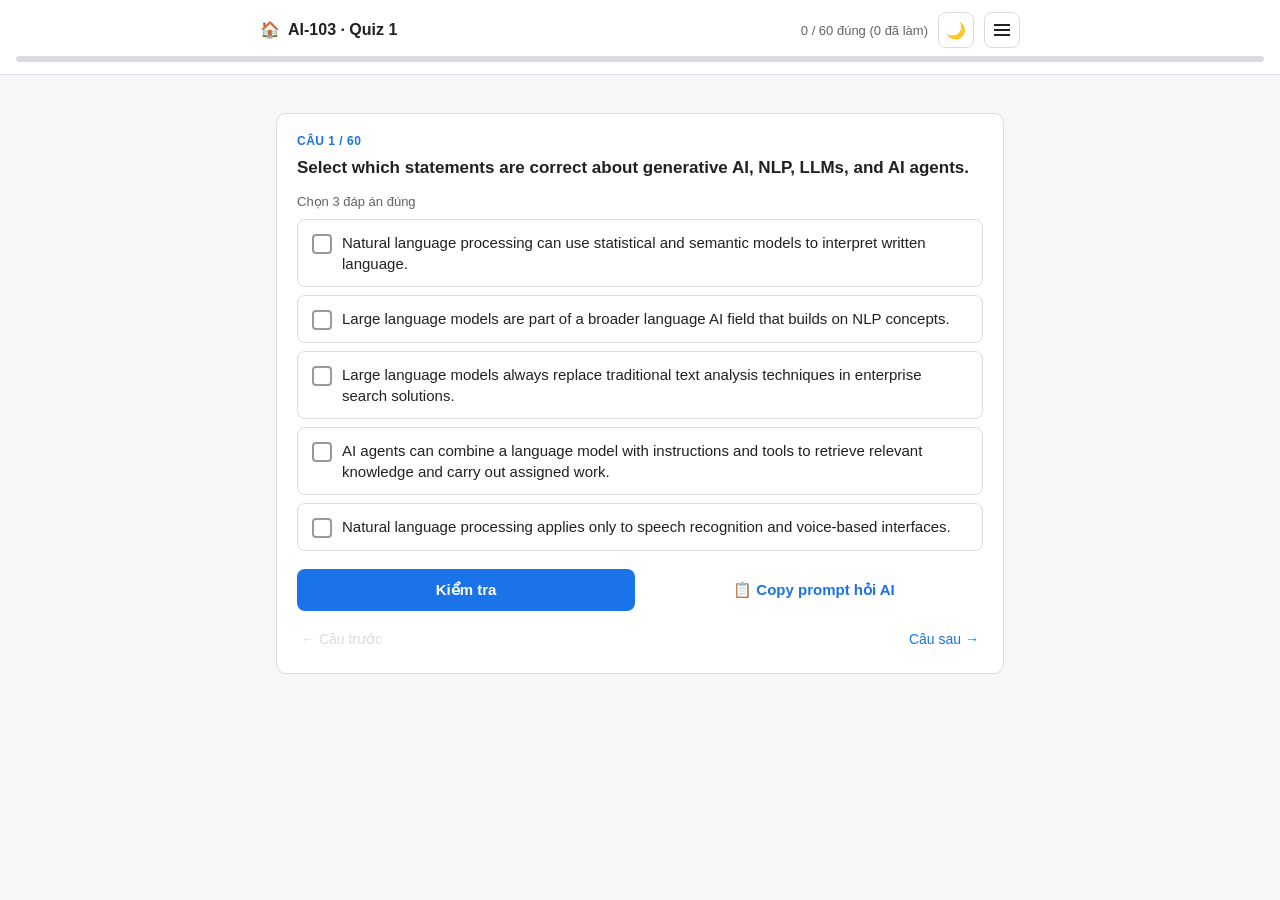
==== commit c63cfde0: "update 7" ====
--- a/ai-103-quiz-1.html
+++ b/ai-103-quiz-1.html
@@ -44,6 +44,7 @@
 <div class="copy-toast" id="copyToast">Đã copy prompt vào clipboard ✓</div>
 
 <script src="data/quiz-1-data.js"></script>
+<script src="theme.js"></script>
 <script src="quiz-engine.js"></script>
 </body>
 </html>
--- a/styles.css
+++ b/styles.css
@@ -222,3 +222,34 @@
 .quiz-card .title{font-size:16px; font-weight:600; margin-bottom:4px;}
 .quiz-card .desc{font-size:13px; color:var(--text-secondary);}
 .index-empty{color:var(--text-secondary); font-size:14px; padding:20px 0;}
+
+.progress-badge{
+  display:inline-flex; align-items:center; gap:5px; font-size:12px; font-weight:600;
+  padding:3px 9px; border-radius:10px; margin-top:8px;
+}
+.progress-badge.done{background:var(--green-bg); color:var(--green);}
+.progress-badge.ongoing{background:var(--blue-bg); color:var(--blue);}
+
+/* ---------- History section (index page) ---------- */
+.history-section{margin-top:32px;}
+.history-header{display:flex; justify-content:space-between; align-items:center; margin-bottom:12px;}
+.history-header h2{font-size:16px; margin:0;}
+.history-clear{
+  background:none; border:1px solid var(--border); border-radius:8px; padding:6px 12px;
+  font-size:12px; color:var(--text-secondary); cursor:pointer;
+}
+.history-clear:hover{background:var(--option-hover); color:var(--red); border-color:var(--red);}
+.history-item{
+  display:flex; justify-content:space-between; align-items:center; gap:10px;
+  background:var(--card-bg); border:1px solid var(--border); border-radius:8px;
+  padding:12px 14px; margin-bottom:8px; font-size:13px;
+}
+.history-item .h-left{min-width:0;}
+.history-item .h-title{font-weight:600; font-size:14px; margin-bottom:2px; white-space:nowrap; overflow:hidden; text-overflow:ellipsis;}
+.history-item .h-date{color:var(--text-secondary); font-size:12px;}
+.history-item .h-score{
+  flex:0 0 auto; font-weight:700; font-size:14px; padding:4px 10px; border-radius:8px; white-space:nowrap;
+}
+.history-item .h-score.good{background:var(--green-bg); color:var(--green);}
+.history-item .h-score.mid{background:var(--blue-bg); color:var(--blue);}
+.history-item .h-score.low{background:var(--red-bg); color:var(--red);}
